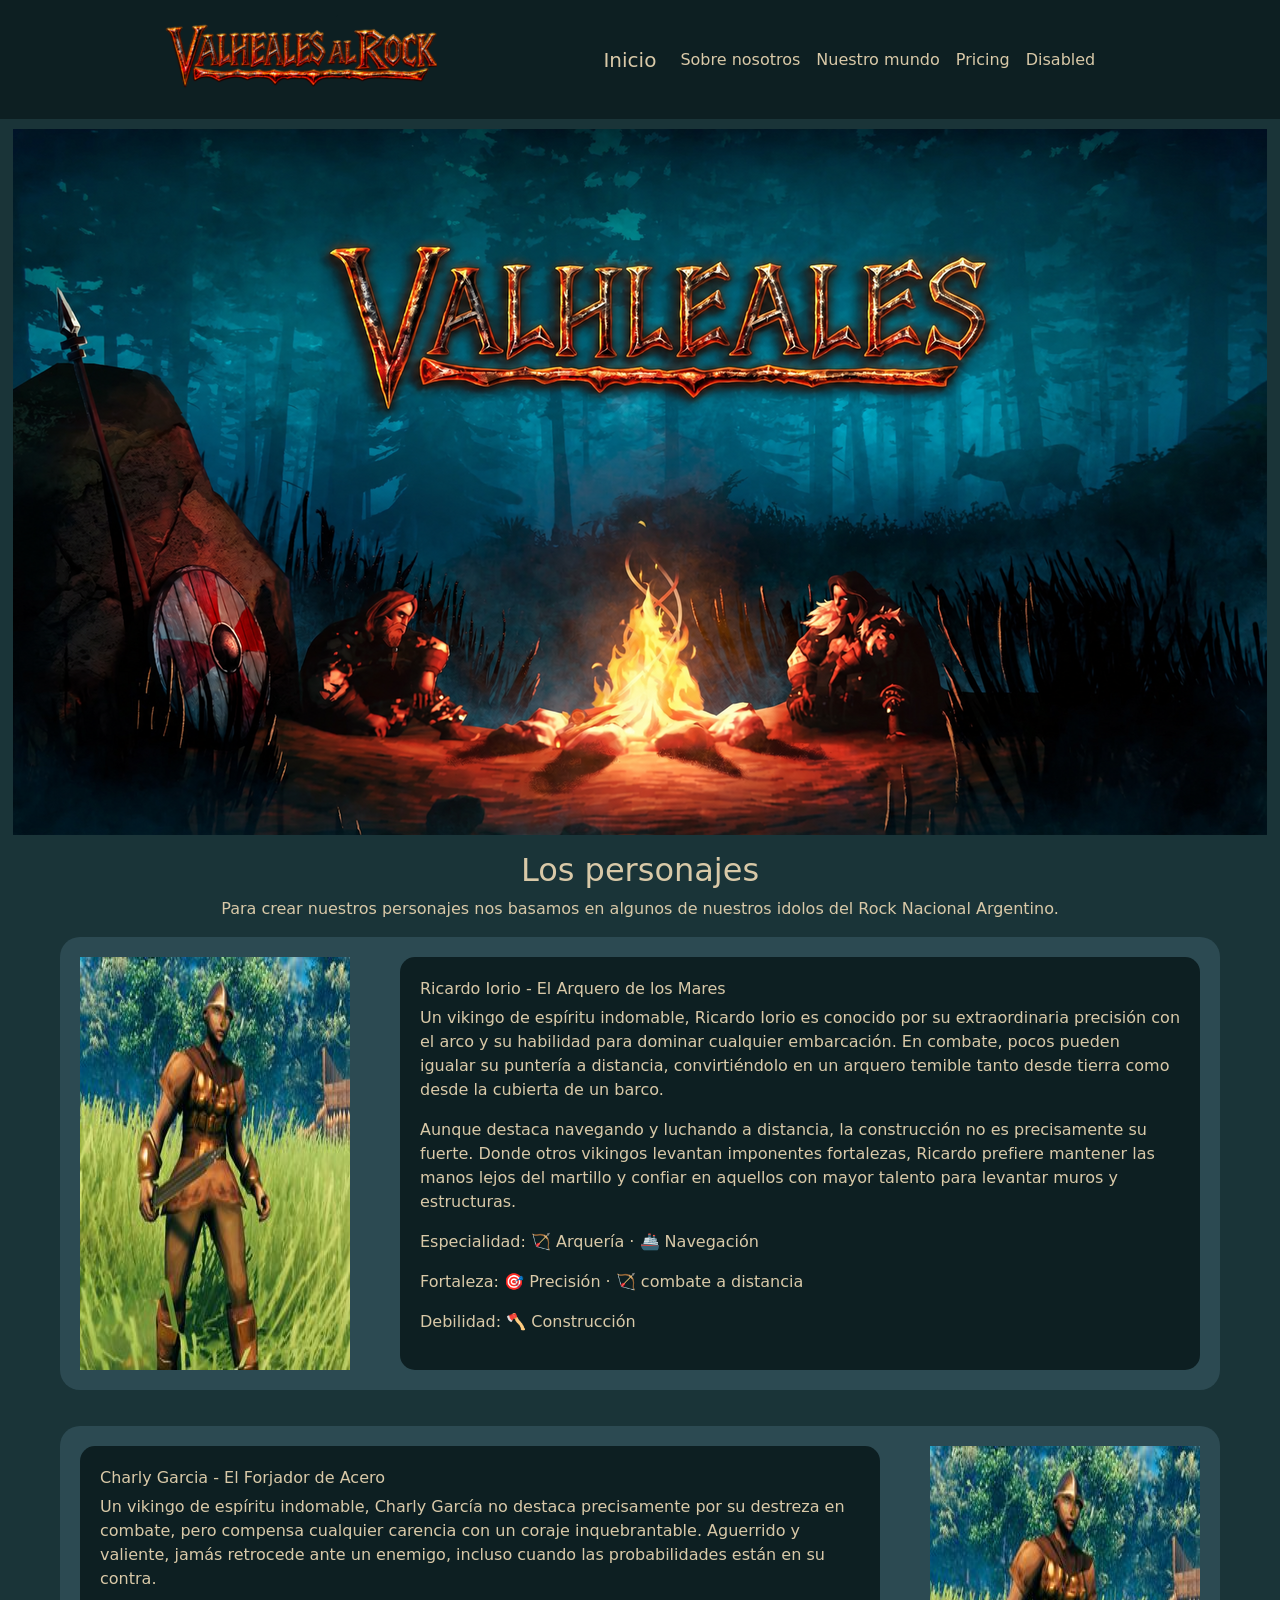
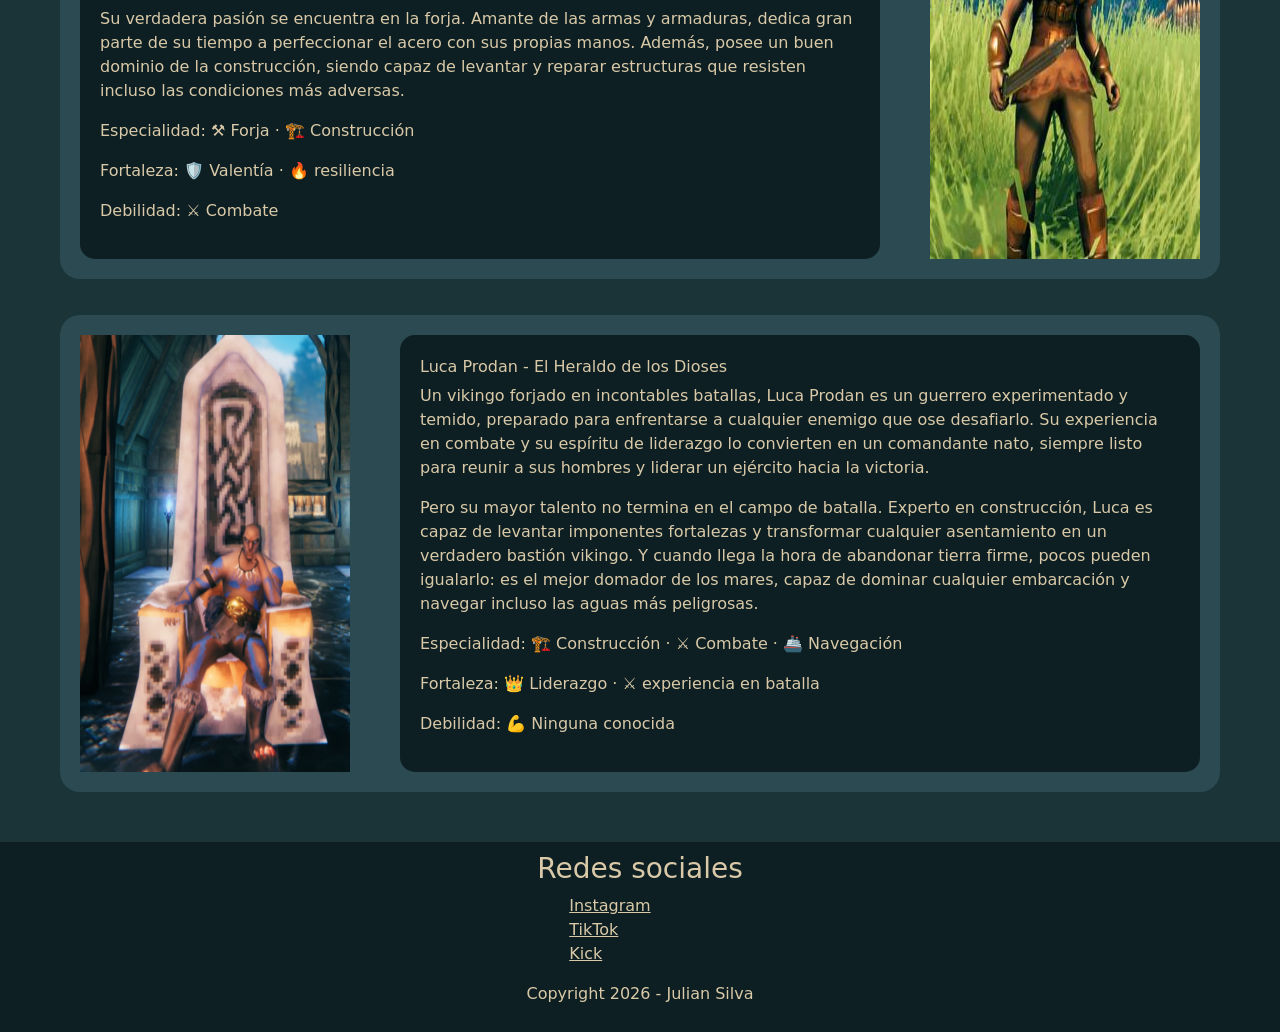
==== index.html @ cde8605b "primer commit, estilos, sass, bootstrap, imagenes" ====
<!DOCTYPE html>
<html lang="es">
<head>
    <meta charset="UTF-8">
    <meta name="viewport" content="width=device-width, initial-scale=1.0">
    <link href="https://cdn.jsdelivr.net/npm/bootstrap@5.3.8/dist/css/bootstrap.min.css" rel="stylesheet" integrity="sha384-sRIl4kxILFvY47J16cr9ZwB07vP4J8+LH7qKQnuqkuIAvNWLzeN8tE5YBujZqJLB" crossorigin="anonymous">
    <link rel="stylesheet" href="style/styles.css">
    <title>Valhleales</title>
</head>
<body>
    
    <header>
        <div class="encabezado">
            <h1><img src="image/valhleales-al-rock.png" alt="titulo de la pagina valhleales"></h1>

            <nav class="navbar navbar-expand-lg">
                <div class="container-fluid">
                    <a class="navbar-brand color-nav" href="#">Inicio</a>
                    <button class="navbar-toggler" type="button" data-bs-toggle="collapse" data-bs-target="#navbarNavAltMarkup"
                        aria-controls="navbarNavAltMarkup" aria-expanded="false" aria-label="Toggle navigation">
                        <span class="navbar-toggler-icon"></span>
                    </button>
                    <div class="collapse navbar-collapse" id="navbarNavAltMarkup">
                        <div class="navbar-nav">
                            <a class="nav-link color-nav" href="pages/sobre-nosotros.html">Sobre nosotros</a>
                            <a class="nav-link color-nav" href="pages/nuestro-mundo.html">Nuestro mundo</a>
                            <a class="nav-link color-nav" href="#">Pricing</a>
                            <a class="nav-link color-nav" href="#">Disabled</a>
                        </div>
                    </div>
                </div>
            </nav>
        </div>
    </header>

    <main>
        <section>
            <figure>
                <img src="image/Valhleales.png" alt="valhleales" class="ajustar-img">
            </figure>
        </section>

        <section>
            <div class="intro">
                <h2>Los personajes</h2>
    
                <p>Para crear nuestros personajes nos basamos en algunos de nuestros idolos del Rock Nacional Argentino.</p>
            </div>

            <div class="caja">
                <figure class="box">
                    <img src="image/pj-valheim.jpg" alt="pj valheim">
                    <div class="cajita">
                        <figcaption>Ricardo Iorio - El Arquero de los Mares</figcaption>
                        <p>Un vikingo de espíritu indomable, Ricardo Iorio es conocido por su extraordinaria precisión con el arco y su habilidad para dominar cualquier embarcación. En combate, pocos pueden igualar su puntería a distancia, convirtiéndolo en un arquero temible tanto desde tierra como desde la cubierta de un barco.</p>
                        <p>Aunque destaca navegando y luchando a distancia, la construcción no es precisamente su fuerte. Donde otros vikingos levantan imponentes fortalezas, Ricardo prefiere mantener las manos lejos del martillo y confiar en aquellos con mayor talento para levantar muros y estructuras.</p>
                        <p>Especialidad: 🏹 Arquería · 🚢 Navegación</p>
                        <p>Fortaleza: 🎯 Precisión · 🏹 combate a distancia</p>
                        <p>Debilidad: 🪓 Construcción</p>
                    </div>
                </figure>

                <figure class="box" id="boxinverso">
                    <img src="image/pj-valheim.jpg" alt="pj valheim2">
                    <div class="cajita">
                        <figcaption>Charly Garcia - El Forjador de Acero</figcaption>
                        <p>Un vikingo de espíritu indomable, Charly García no destaca precisamente por su destreza en combate, pero compensa cualquier carencia con un coraje inquebrantable. Aguerrido y valiente, jamás retrocede ante un enemigo, incluso cuando las probabilidades están en su contra.</p>
                        <p>Su verdadera pasión se encuentra en la forja. Amante de las armas y armaduras, dedica gran parte de su tiempo a perfeccionar el acero con sus propias manos. Además, posee un buen dominio de la construcción, siendo capaz de levantar y reparar estructuras que resisten incluso las condiciones más adversas.</p>
                        <p>Especialidad: ⚒️ Forja · 🏗️ Construcción</p>
                        <p>Fortaleza: 🛡️ Valentía · 🔥 resiliencia</p>
                        <p>Debilidad: ⚔️ Combate</p>
                    </div>
                </figure>

                <figure class="box">
                    <img src="image/luca-prodan.png" alt="pj valheim3">
                    <div class="cajita">
                        <figcaption>Luca Prodan - El Heraldo de los Dioses</figcaption>
                        <p>Un vikingo forjado en incontables batallas, Luca Prodan es un guerrero experimentado y temido, preparado para enfrentarse a cualquier enemigo que ose desafiarlo. Su experiencia en combate y su espíritu de liderazgo lo convierten en un comandante nato, siempre listo para reunir a sus hombres y liderar un ejército hacia la victoria.</p>
                        <p>Pero su mayor talento no termina en el campo de batalla. Experto en construcción, Luca es capaz de levantar imponentes fortalezas y transformar cualquier asentamiento en un verdadero bastión vikingo. Y cuando llega la hora de abandonar tierra firme, pocos pueden igualarlo: es el mejor domador de los mares, capaz de dominar cualquier embarcación y navegar incluso las aguas más peligrosas.</p>
                        <p>Especialidad: 🏗️ Construcción · ⚔️ Combate · 🚢 Navegación</p>
                        <p>Fortaleza: 👑 Liderazgo · ⚔️ experiencia en batalla</p>
                        <p>Debilidad: 💪 Ninguna conocida</p>
                    </div>
                </figure>
            </div>
        </section>

        <section>
            <div class="caja mt-4">
                
            </div>
        </section>
    </main>

    <footer>
        <div class="pie">
            <div>
                <h3>Redes sociales</h3>
                <ul class="lista">
                    <li>
                        <a href="https://www.instagram.com" target="_blank">Instagram</a>
                    </li>
                    <li>
                        <a href="https://www.tiktok.com" target="_blank">TikTok</a>
                    </li>
                    <li>
                        <a href="https://kick.com/eltorovikingo" target="_blank">Kick</a>
                    </li>
                </ul>
            </div>

            <div>
                <p>Copyright 2026 - Julian Silva</p>
            </div>
        </div>
    </footer>

    <script src="https://cdn.jsdelivr.net/npm/bootstrap@5.3.8/dist/js/bootstrap.bundle.min.js" integrity="sha384-FKyoEForCGlyvwx9Hj09JcYn3nv7wiPVlz7YYwJrWVcXK/BmnVDxM+D2scQbITxI" crossorigin="anonymous"></script>

</body>
</html>
---- style/styles.css ----
.encabezado {
  display: flex;
  justify-content: space-evenly;
  align-items: center;
  padding: 10px;
  margin-bottom: 10px;
  background-color: #0D1F22;
}

.color-nav {
  color: #D9C9A8;
}

.navbar-toggler-icon {
  background-image: url("data:image/svg+xml,%3csvg xmlns='http://www.w3.org/2000/svg' viewBox='0 0 30 30'%3e%3cpath stroke='%23d9c9a8' stroke-linecap='round' stroke-miterlimit='10' stroke-width='2' d='M4 7h22M4 15h22M4 23h22'/%3e%3c/svg%3e");
}

@media (min-width: 1024px) {
  .color-nav:hover {
    color: #c9a227;
  }
}
.ajustar-img {
  display: block;
  margin: 0 auto;
  max-width: 100%;
  height: auto;
}

.intro {
  display: flex;
  flex-direction: column;
  align-items: center;
  text-align: center;
}

.caja {
  display: flex;
  flex-direction: column;
  align-items: center;
  gap: 20px;
  margin: 10px;
}

.box {
  display: flex;
  flex-direction: column;
  padding: 20px;
  border-radius: 20px;
  background-color: #2C4A52;
}

.box figcaption {
  margin-bottom: 5px;
}

.cajita {
  background-color: #0D1F22;
  padding: 20px;
}

.carrusel {
  padding: 20px;
  margin: 0 auto;
  display: block;
  max-width: 1280px;
  border-radius: 20px;
  background-color: #2C4A52;
}

@media (min-width: 1024px) {
  .caja {
    margin: 0;
  }
  .box {
    display: flex;
    flex-direction: row;
    gap: 50px;
  }
  .cajita {
    width: 800px;
    border-radius: 15px;
  }
  #boxinverso img {
    order: 2;
  }
  #boxinverso figcaption {
    order: 1;
  }
}
.cartas {
  display: flex;
  flex-direction: column;
  gap: 20px;
}

.carta {
  background-color: #0D1F22;
  padding: 5px;
}

@media (min-width: 1024px) {
  .cartas {
    display: flex;
    flex-direction: row;
    gap: 60px;
  }
}
* {
  padding: 0;
  margin: 0;
  box-sizing: border-box;
}

body {
  background-color: #1A3438;
}

h1, h2, h3, a, p, figcaption {
  color: #D9C9A8;
}

.pie {
  display: flex;
  flex-direction: column;
  align-items: center;
  padding: 10px;
  margin-top: 10px;
  background-color: #0D1F22;
}

.lista {
  list-style: none;
}

/*# sourceMappingURL=styles.css.map */
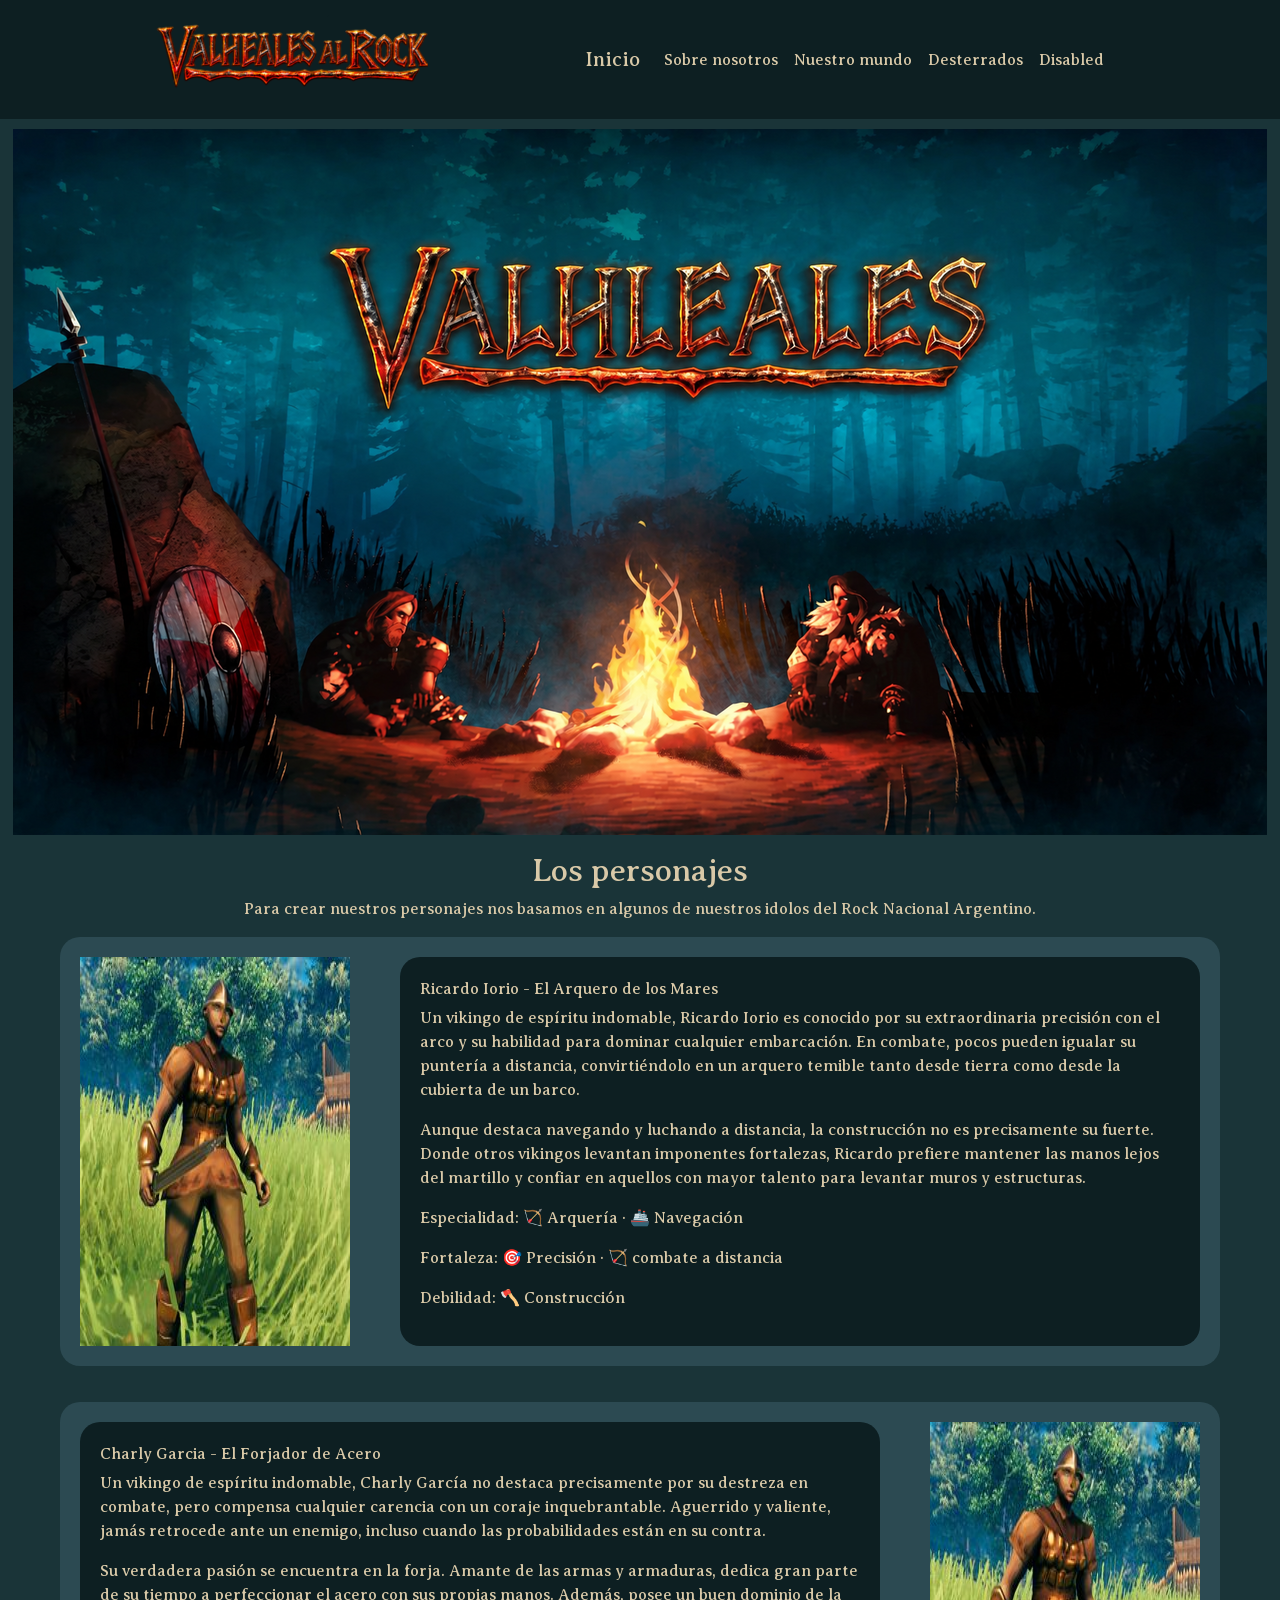
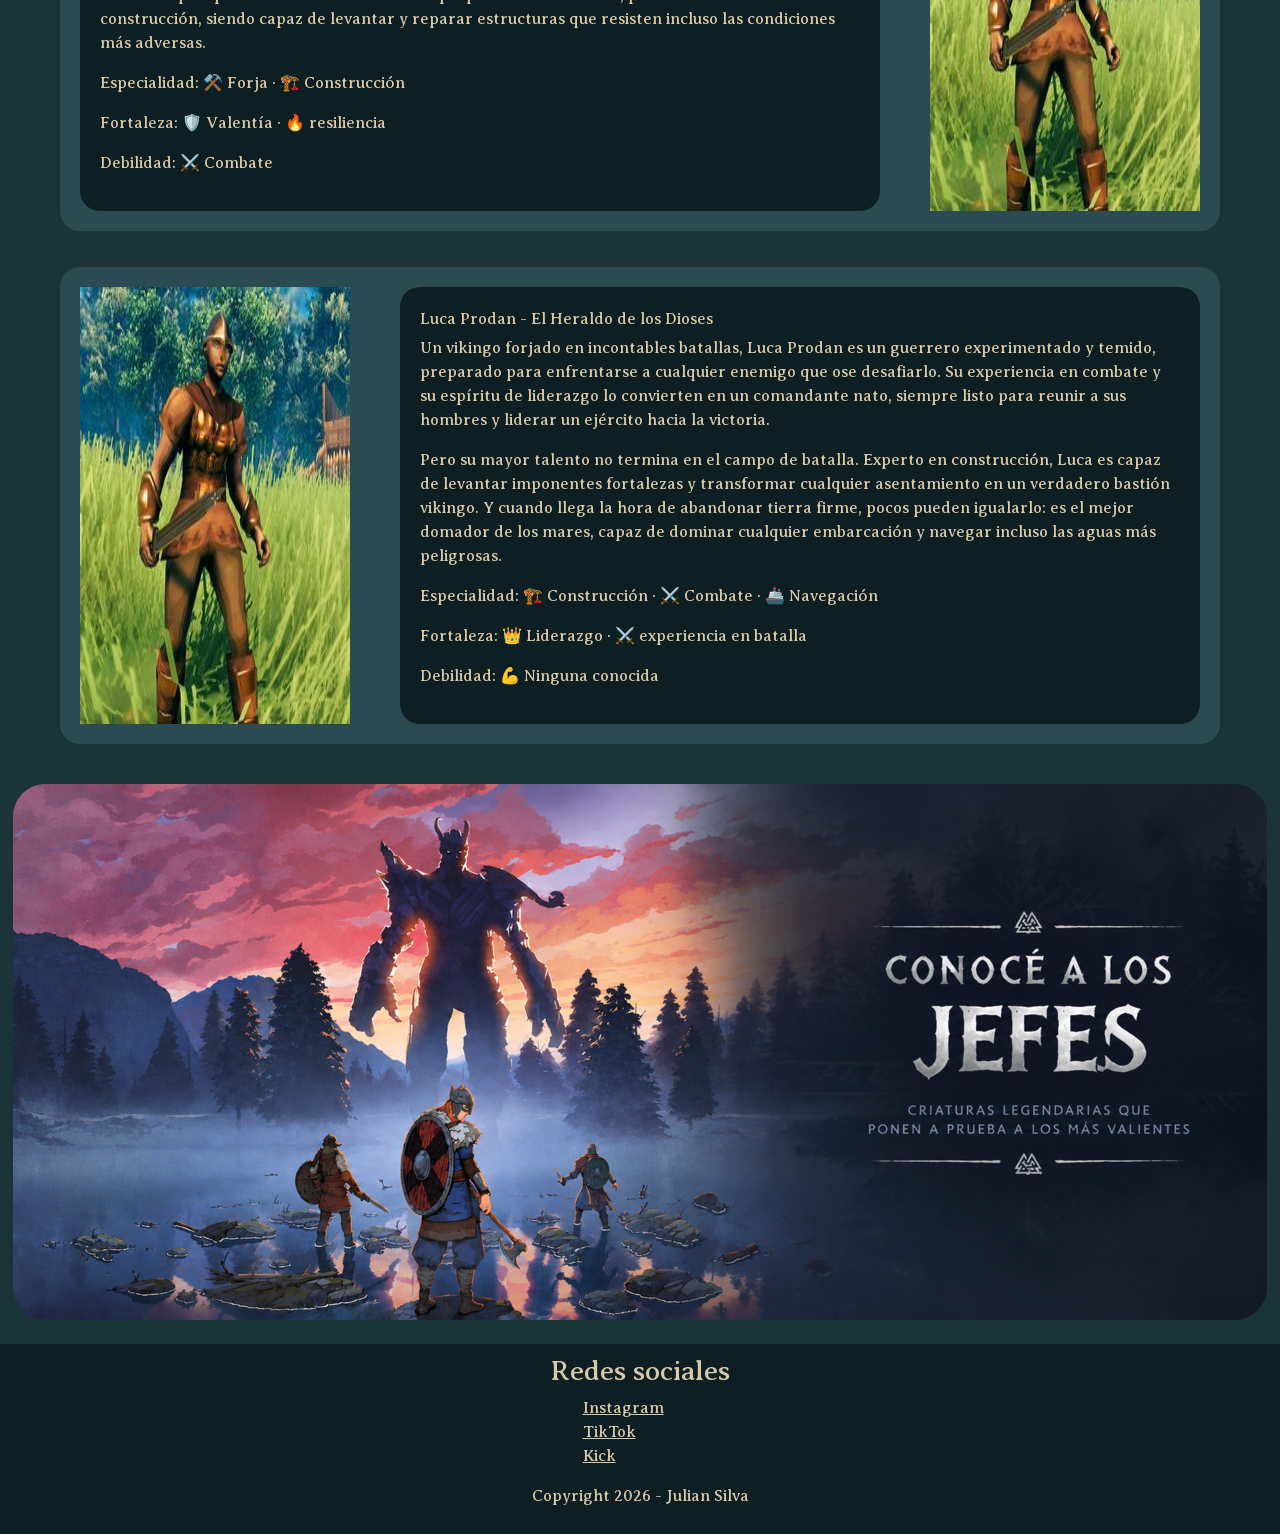
==== commit c6559b4f: "agrego pagina desterrados y tipografias" ====
--- a/index.html
+++ b/index.html
@@ -3,13 +3,16 @@
 <head>
     <meta charset="UTF-8">
     <meta name="viewport" content="width=device-width, initial-scale=1.0">
+    <link rel="preconnect" href="https://fonts.googleapis.com">
+    <link rel="preconnect" href="https://fonts.gstatic.com" crossorigin>
+    <link href="https://fonts.googleapis.com/css2?family=Averia+Serif+Libre:wght@400;700&display=swap" rel="stylesheet">
     <link href="https://cdn.jsdelivr.net/npm/bootstrap@5.3.8/dist/css/bootstrap.min.css" rel="stylesheet" integrity="sha384-sRIl4kxILFvY47J16cr9ZwB07vP4J8+LH7qKQnuqkuIAvNWLzeN8tE5YBujZqJLB" crossorigin="anonymous">
     <link rel="stylesheet" href="style/styles.css">
     <title>Valhleales</title>
 </head>
 <body>
     
-    <header>
+    <header class="cabeza">
         <div class="encabezado">
             <h1><img src="image/valhleales-al-rock.png" alt="titulo de la pagina valhleales"></h1>
 
@@ -24,7 +27,7 @@
                         <div class="navbar-nav">
                             <a class="nav-link color-nav" href="pages/sobre-nosotros.html">Sobre nosotros</a>
                             <a class="nav-link color-nav" href="pages/nuestro-mundo.html">Nuestro mundo</a>
-                            <a class="nav-link color-nav" href="#">Pricing</a>
+                            <a class="nav-link color-nav" href="pages/desterrados.html">Desterrados</a>
                             <a class="nav-link color-nav" href="#">Disabled</a>
                         </div>
                     </div>
@@ -52,8 +55,12 @@
                     <img src="image/pj-valheim.jpg" alt="pj valheim">
                     <div class="cajita">
                         <figcaption>Ricardo Iorio - El Arquero de los Mares</figcaption>
-                        <p>Un vikingo de espíritu indomable, Ricardo Iorio es conocido por su extraordinaria precisión con el arco y su habilidad para dominar cualquier embarcación. En combate, pocos pueden igualar su puntería a distancia, convirtiéndolo en un arquero temible tanto desde tierra como desde la cubierta de un barco.</p>
-                        <p>Aunque destaca navegando y luchando a distancia, la construcción no es precisamente su fuerte. Donde otros vikingos levantan imponentes fortalezas, Ricardo prefiere mantener las manos lejos del martillo y confiar en aquellos con mayor talento para levantar muros y estructuras.</p>
+                        <p>Un vikingo de espíritu indomable, Ricardo Iorio es conocido por su extraordinaria precisión con el arco y su 
+                            habilidad para dominar cualquier embarcación. En combate, pocos pueden igualar su puntería a distancia, 
+                            convirtiéndolo en un arquero temible tanto desde tierra como desde la cubierta de un barco.</p>
+                        <p>Aunque destaca navegando y luchando a distancia, la construcción no es precisamente su fuerte. Donde otros 
+                            vikingos levantan imponentes fortalezas, Ricardo prefiere mantener las manos lejos del martillo y confiar en aquellos 
+                            con mayor talento para levantar muros y estructuras.</p>
                         <p>Especialidad: 🏹 Arquería · 🚢 Navegación</p>
                         <p>Fortaleza: 🎯 Precisión · 🏹 combate a distancia</p>
                         <p>Debilidad: 🪓 Construcción</p>
@@ -64,8 +71,12 @@
                     <img src="image/pj-valheim.jpg" alt="pj valheim2">
                     <div class="cajita">
                         <figcaption>Charly Garcia - El Forjador de Acero</figcaption>
-                        <p>Un vikingo de espíritu indomable, Charly García no destaca precisamente por su destreza en combate, pero compensa cualquier carencia con un coraje inquebrantable. Aguerrido y valiente, jamás retrocede ante un enemigo, incluso cuando las probabilidades están en su contra.</p>
-                        <p>Su verdadera pasión se encuentra en la forja. Amante de las armas y armaduras, dedica gran parte de su tiempo a perfeccionar el acero con sus propias manos. Además, posee un buen dominio de la construcción, siendo capaz de levantar y reparar estructuras que resisten incluso las condiciones más adversas.</p>
+                        <p>Un vikingo de espíritu indomable, Charly García no destaca precisamente por su destreza en combate, 
+                            pero compensa cualquier carencia con un coraje inquebrantable. Aguerrido y valiente, jamás retrocede ante un enemigo, 
+                            incluso cuando las probabilidades están en su contra.</p>
+                        <p>Su verdadera pasión se encuentra en la forja. Amante de las armas y armaduras, dedica gran parte de su tiempo a 
+                            perfeccionar el acero con sus propias manos. Además, posee un buen dominio de la construcción, siendo capaz de 
+                            levantar y reparar estructuras que resisten incluso las condiciones más adversas.</p>
                         <p>Especialidad: ⚒️ Forja · 🏗️ Construcción</p>
                         <p>Fortaleza: 🛡️ Valentía · 🔥 resiliencia</p>
                         <p>Debilidad: ⚔️ Combate</p>
@@ -73,11 +84,17 @@
                 </figure>
 
                 <figure class="box">
-                    <img src="image/luca-prodan.png" alt="pj valheim3">
+                    <img src="image/pj-valheim.jpg" alt="pj valheim3">
                     <div class="cajita">
                         <figcaption>Luca Prodan - El Heraldo de los Dioses</figcaption>
-                        <p>Un vikingo forjado en incontables batallas, Luca Prodan es un guerrero experimentado y temido, preparado para enfrentarse a cualquier enemigo que ose desafiarlo. Su experiencia en combate y su espíritu de liderazgo lo convierten en un comandante nato, siempre listo para reunir a sus hombres y liderar un ejército hacia la victoria.</p>
-                        <p>Pero su mayor talento no termina en el campo de batalla. Experto en construcción, Luca es capaz de levantar imponentes fortalezas y transformar cualquier asentamiento en un verdadero bastión vikingo. Y cuando llega la hora de abandonar tierra firme, pocos pueden igualarlo: es el mejor domador de los mares, capaz de dominar cualquier embarcación y navegar incluso las aguas más peligrosas.</p>
+                        <p>Un vikingo forjado en incontables batallas, Luca Prodan es un guerrero experimentado y temido, 
+                            preparado para enfrentarse a cualquier enemigo que ose desafiarlo. Su experiencia en combate y su 
+                            espíritu de liderazgo lo convierten en un comandante nato, siempre listo para reunir a sus hombres y 
+                            liderar un ejército hacia la victoria.</p>
+                        <p>Pero su mayor talento no termina en el campo de batalla. Experto en construcción, Luca es capaz de levantar 
+                            imponentes fortalezas y transformar cualquier asentamiento en un verdadero bastión vikingo. Y cuando llega 
+                            la hora de abandonar tierra firme, pocos pueden igualarlo: es el mejor domador de los mares, capaz de dominar 
+                            cualquier embarcación y navegar incluso las aguas más peligrosas.</p>
                         <p>Especialidad: 🏗️ Construcción · ⚔️ Combate · 🚢 Navegación</p>
                         <p>Fortaleza: 👑 Liderazgo · ⚔️ experiencia en batalla</p>
                         <p>Debilidad: 💪 Ninguna conocida</p>
@@ -87,8 +104,10 @@
         </section>
 
         <section>
-            <div class="caja mt-4">
-                
+            <div class="caja mt-4 mb-4">
+                <a href="pages/desterrados.html" class="borde">
+                    <img src="image/jefes.png" alt="enlace a los jefes derrotados" class="ajustar-img">
+                </a>
             </div>
         </section>
     </main>
--- a/style/styles.css
+++ b/style/styles.css
@@ -1,3 +1,9 @@
+.cabeza {
+  position: sticky;
+  top: 0;
+  z-index: 100;
+}
+
 .encabezado {
   display: flex;
   justify-content: space-evenly;
@@ -34,11 +40,14 @@
   text-align: center;
 }
 
-.caja {
+.flex, .cont-jefes, .caja {
   display: flex;
   flex-direction: column;
   align-items: center;
   gap: 20px;
+}
+
+.caja {
   margin: 10px;
 }
 
@@ -68,6 +77,26 @@
   background-color: #2C4A52;
 }
 
+.borde {
+  border-radius: 20px;
+}
+
+.cont-jefes {
+  margin: 100px;
+}
+
+.comidas {
+  padding: 20px;
+  border-radius: 20px;
+  background-color: #0D1F22;
+}
+
+.foto {
+  display: flex;
+  align-items: center;
+  gap: 20px;
+}
+
 @media (min-width: 1024px) {
   .caja {
     margin: 0;
@@ -79,7 +108,24 @@
   }
   .cajita {
     width: 800px;
-    border-radius: 15px;
+    border-radius: 20px;
+  }
+  #cajitaizq {
+    margin-right: 500px;
+  }
+  #cajitader {
+    margin-left: 500px;
+  }
+  .jefe {
+    display: flex;
+    gap: 20px;
+  }
+  .comidas {
+    display: flex;
+    gap: 200px;
+    padding: 20px;
+    border-radius: 20px;
+    background-color: #0D1F22;
   }
   #boxinverso img {
     order: 2;
@@ -116,8 +162,12 @@
   background-color: #1A3438;
 }
 
-h1, h2, h3, a, p, figcaption {
+h1, h2, h3, h4, a, p, figcaption {
   color: #D9C9A8;
+}
+
+body {
+  font-family: "Averia Serif Libre", serif;
 }
 
 .pie {
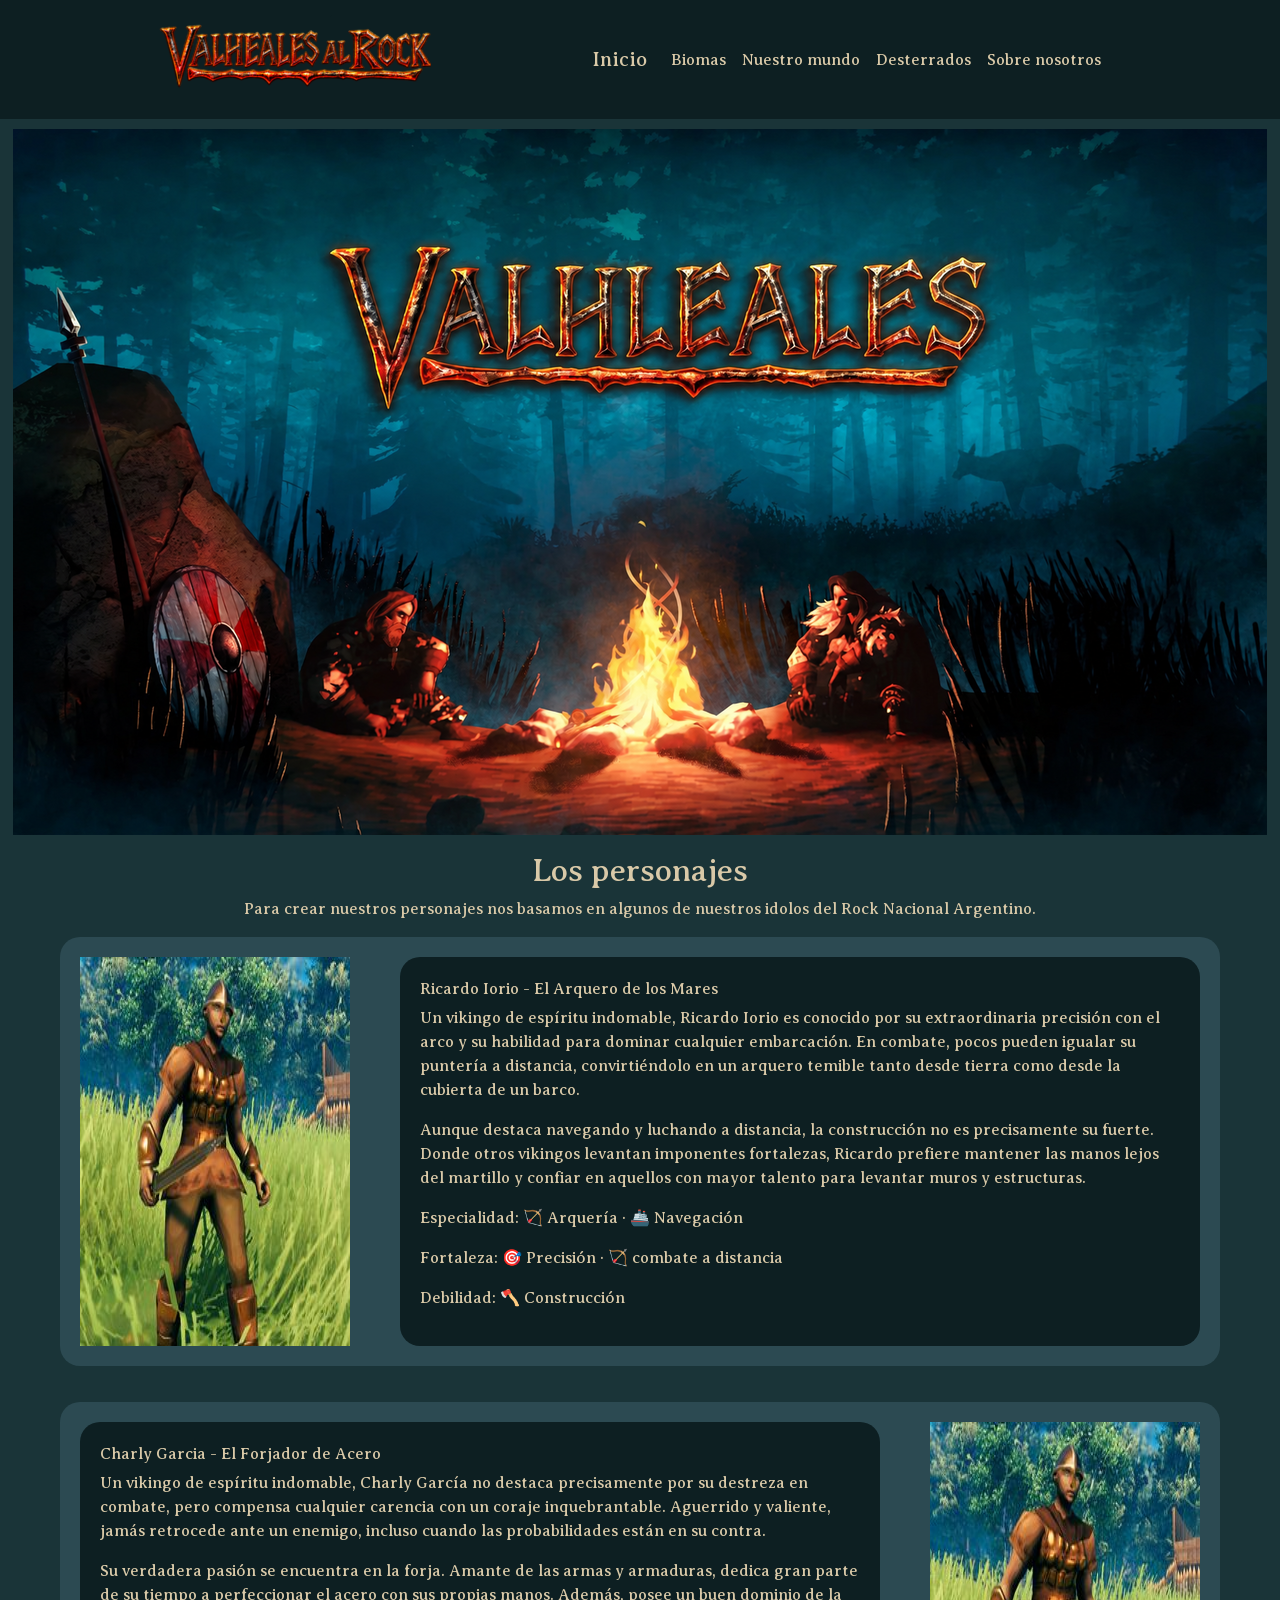
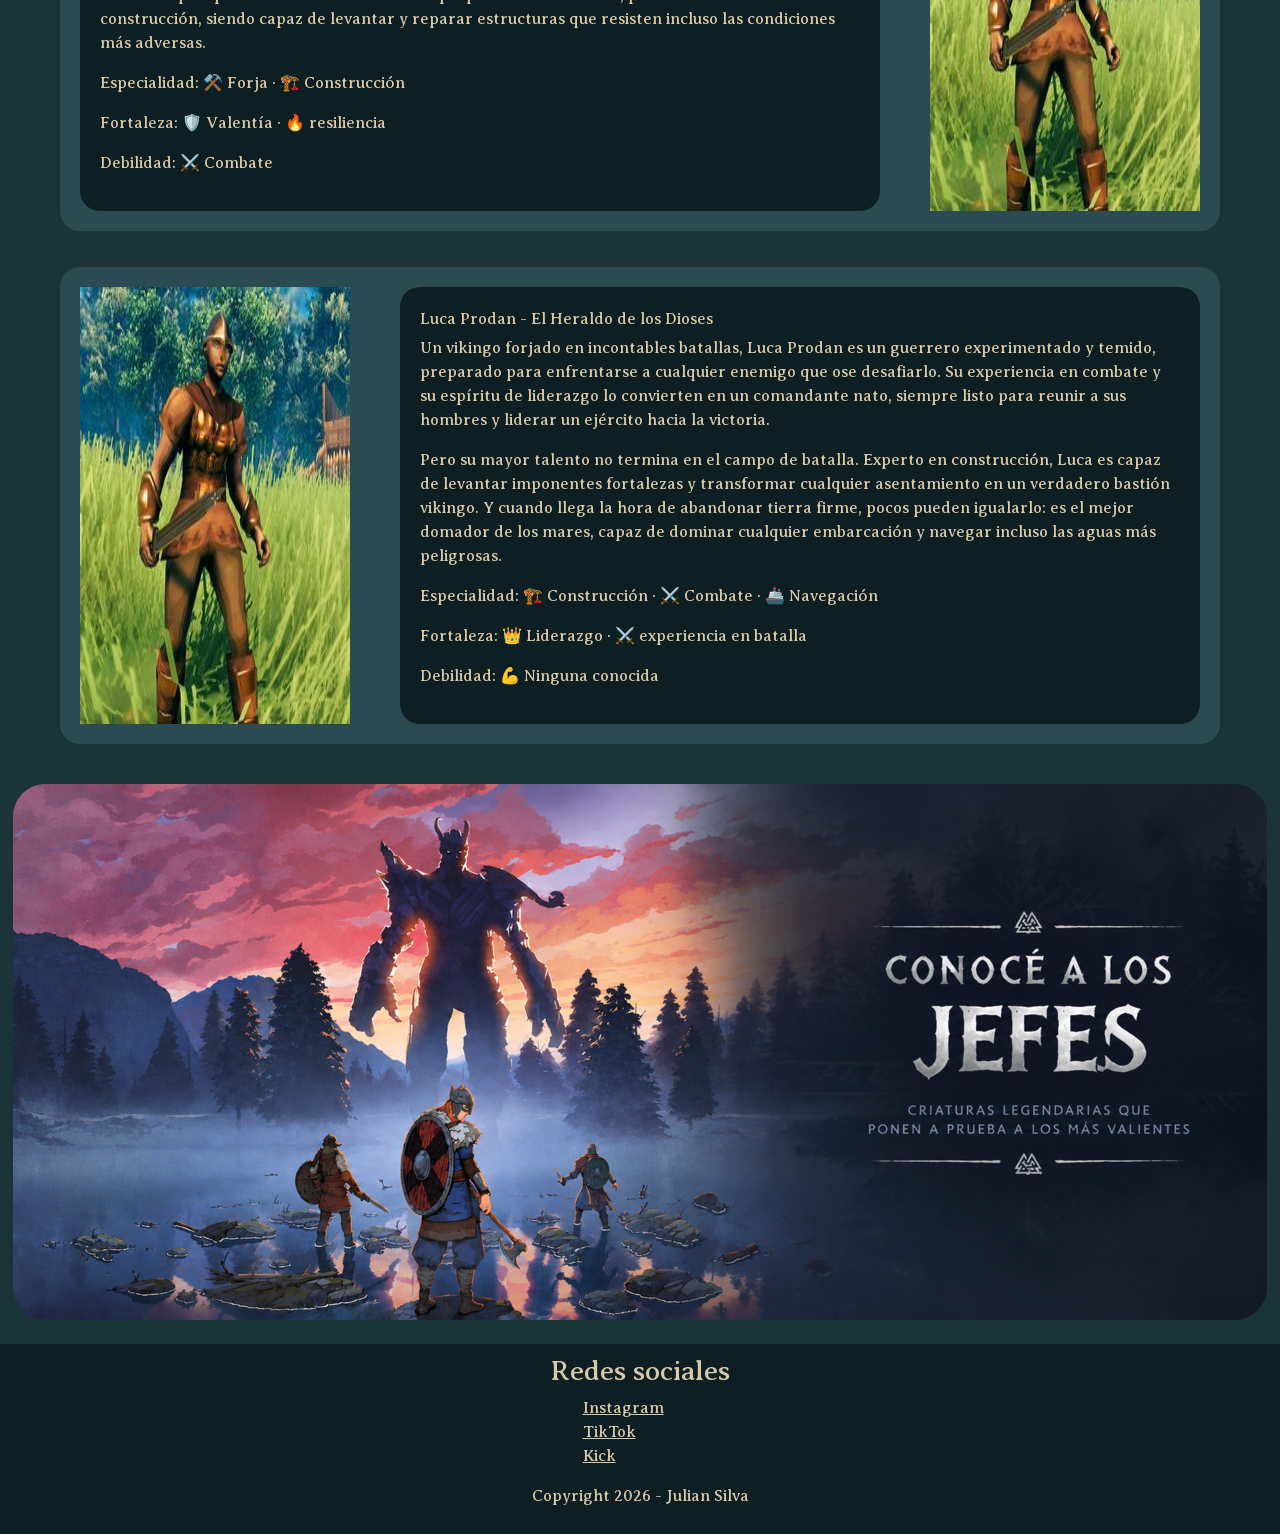
==== commit 8b9e3eb0: "agrego pagina biomas, un desterrado, imagenes y correcciones" ====
--- a/index.html
+++ b/index.html
@@ -25,10 +25,10 @@
                     </button>
                     <div class="collapse navbar-collapse" id="navbarNavAltMarkup">
                         <div class="navbar-nav">
-                            <a class="nav-link color-nav" href="pages/sobre-nosotros.html">Sobre nosotros</a>
+                            <a class="nav-link color-nav" href="pages/biomas.html">Biomas</a>
                             <a class="nav-link color-nav" href="pages/nuestro-mundo.html">Nuestro mundo</a>
                             <a class="nav-link color-nav" href="pages/desterrados.html">Desterrados</a>
-                            <a class="nav-link color-nav" href="#">Disabled</a>
+                            <a class="nav-link color-nav" href="pages/sobre-nosotros.html">Sobre nosotros</a>
                         </div>
                     </div>
                 </div>
--- a/style/styles.css
+++ b/style/styles.css
@@ -40,7 +40,7 @@
   text-align: center;
 }
 
-.flex, .cont-jefes, .caja {
+.flex, .cont, .bloque, .caja {
   display: flex;
   flex-direction: column;
   align-items: center;
@@ -56,6 +56,11 @@
   flex-direction: column;
   padding: 20px;
   border-radius: 20px;
+  background-color: #2C4A52;
+}
+
+.bloque {
+  padding: 20px;
   background-color: #2C4A52;
 }
 
@@ -77,11 +82,11 @@
   background-color: #2C4A52;
 }
 
-.borde {
+.borde, .bloque {
   border-radius: 20px;
 }
 
-.cont-jefes {
+.cont {
   margin: 100px;
 }
 
@@ -110,13 +115,13 @@
     width: 800px;
     border-radius: 20px;
   }
-  #cajitaizq {
+  .cajitaizq {
     margin-right: 500px;
   }
-  #cajitader {
+  .cajitader {
     margin-left: 500px;
   }
-  .jefe {
+  .fila {
     display: flex;
     gap: 20px;
   }
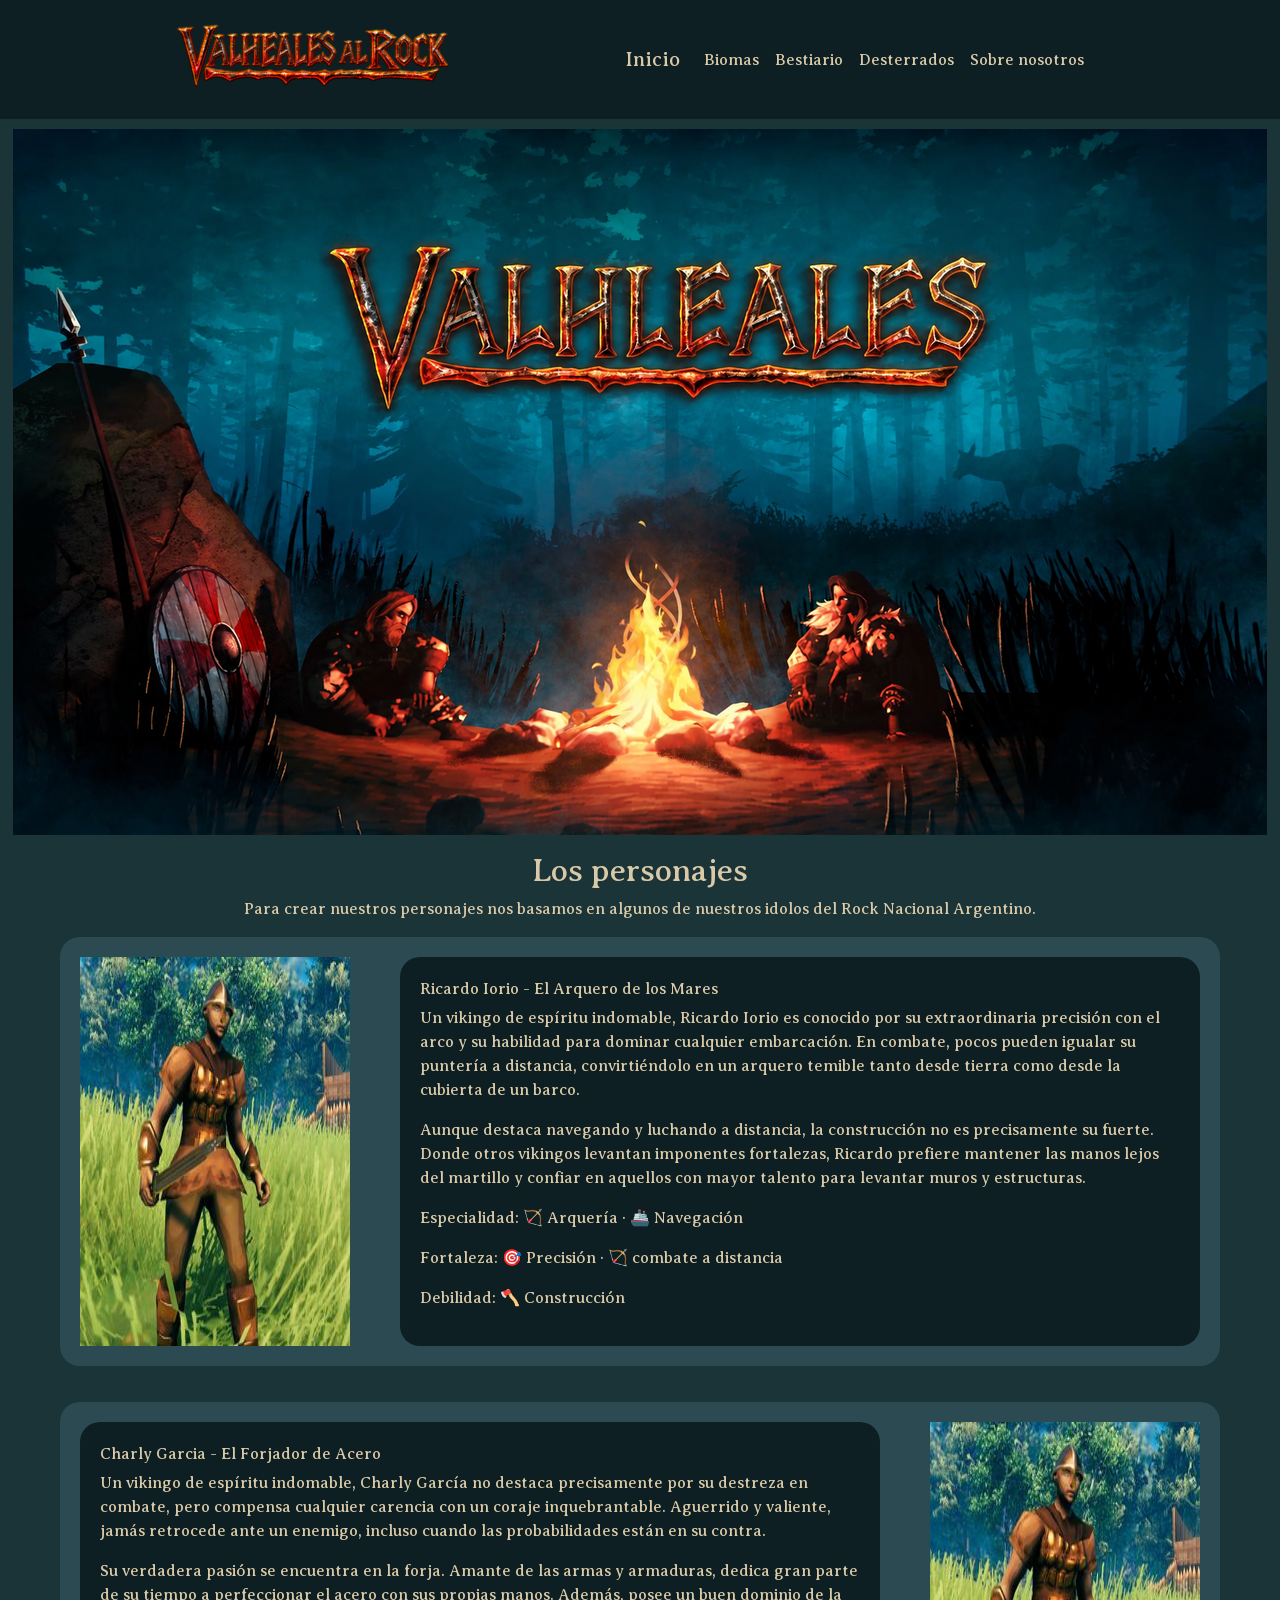
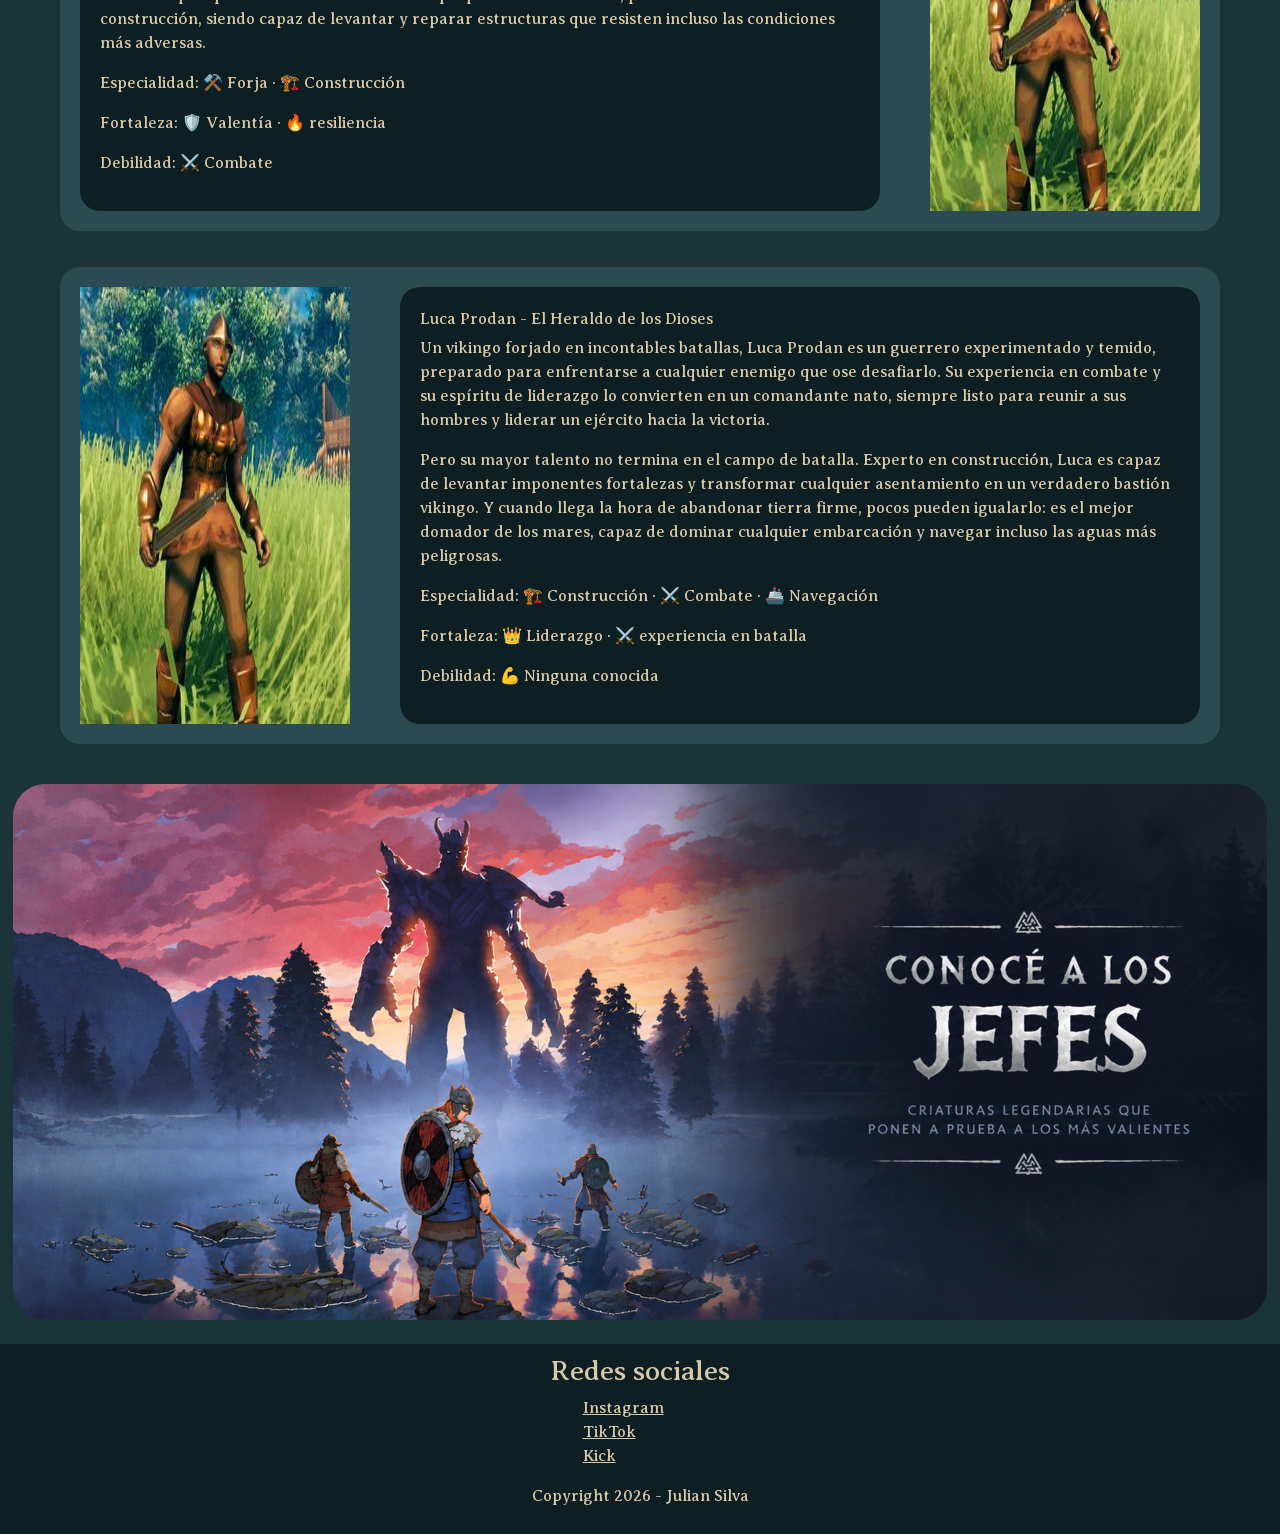
==== commit b65d6317: "ordeno imagenes, fusiono paginas sobre nosotros y nuestro mundo, creo pagina bestiario" ====
--- a/index.html
+++ b/index.html
@@ -26,7 +26,7 @@
                     <div class="collapse navbar-collapse" id="navbarNavAltMarkup">
                         <div class="navbar-nav">
                             <a class="nav-link color-nav" href="pages/biomas.html">Biomas</a>
-                            <a class="nav-link color-nav" href="pages/nuestro-mundo.html">Nuestro mundo</a>
+                            <a class="nav-link color-nav" href="pages/bestiario.html">Bestiario</a>
                             <a class="nav-link color-nav" href="pages/desterrados.html">Desterrados</a>
                             <a class="nav-link color-nav" href="pages/sobre-nosotros.html">Sobre nosotros</a>
                         </div>
--- a/style/styles.css
+++ b/style/styles.css
@@ -33,6 +33,12 @@
   height: auto;
 }
 
+.principal {
+  display: flex;
+  flex-direction: column;
+  gap: 50px;
+}
+
 .intro {
   display: flex;
   flex-direction: column;
@@ -51,11 +57,14 @@
   margin: 10px;
 }
 
+.elem, .box {
+  display: flex;
+  flex-direction: column;
+  padding: 20px;
+  border-radius: 20px;
+}
+
 .box {
-  display: flex;
-  flex-direction: column;
-  padding: 20px;
-  border-radius: 20px;
   background-color: #2C4A52;
 }
 
@@ -106,7 +115,7 @@
   .caja {
     margin: 0;
   }
-  .box {
+  .elem, .box {
     display: flex;
     flex-direction: row;
     gap: 50px;
@@ -123,6 +132,7 @@
   }
   .fila {
     display: flex;
+    align-items: center;
     gap: 20px;
   }
   .comidas {
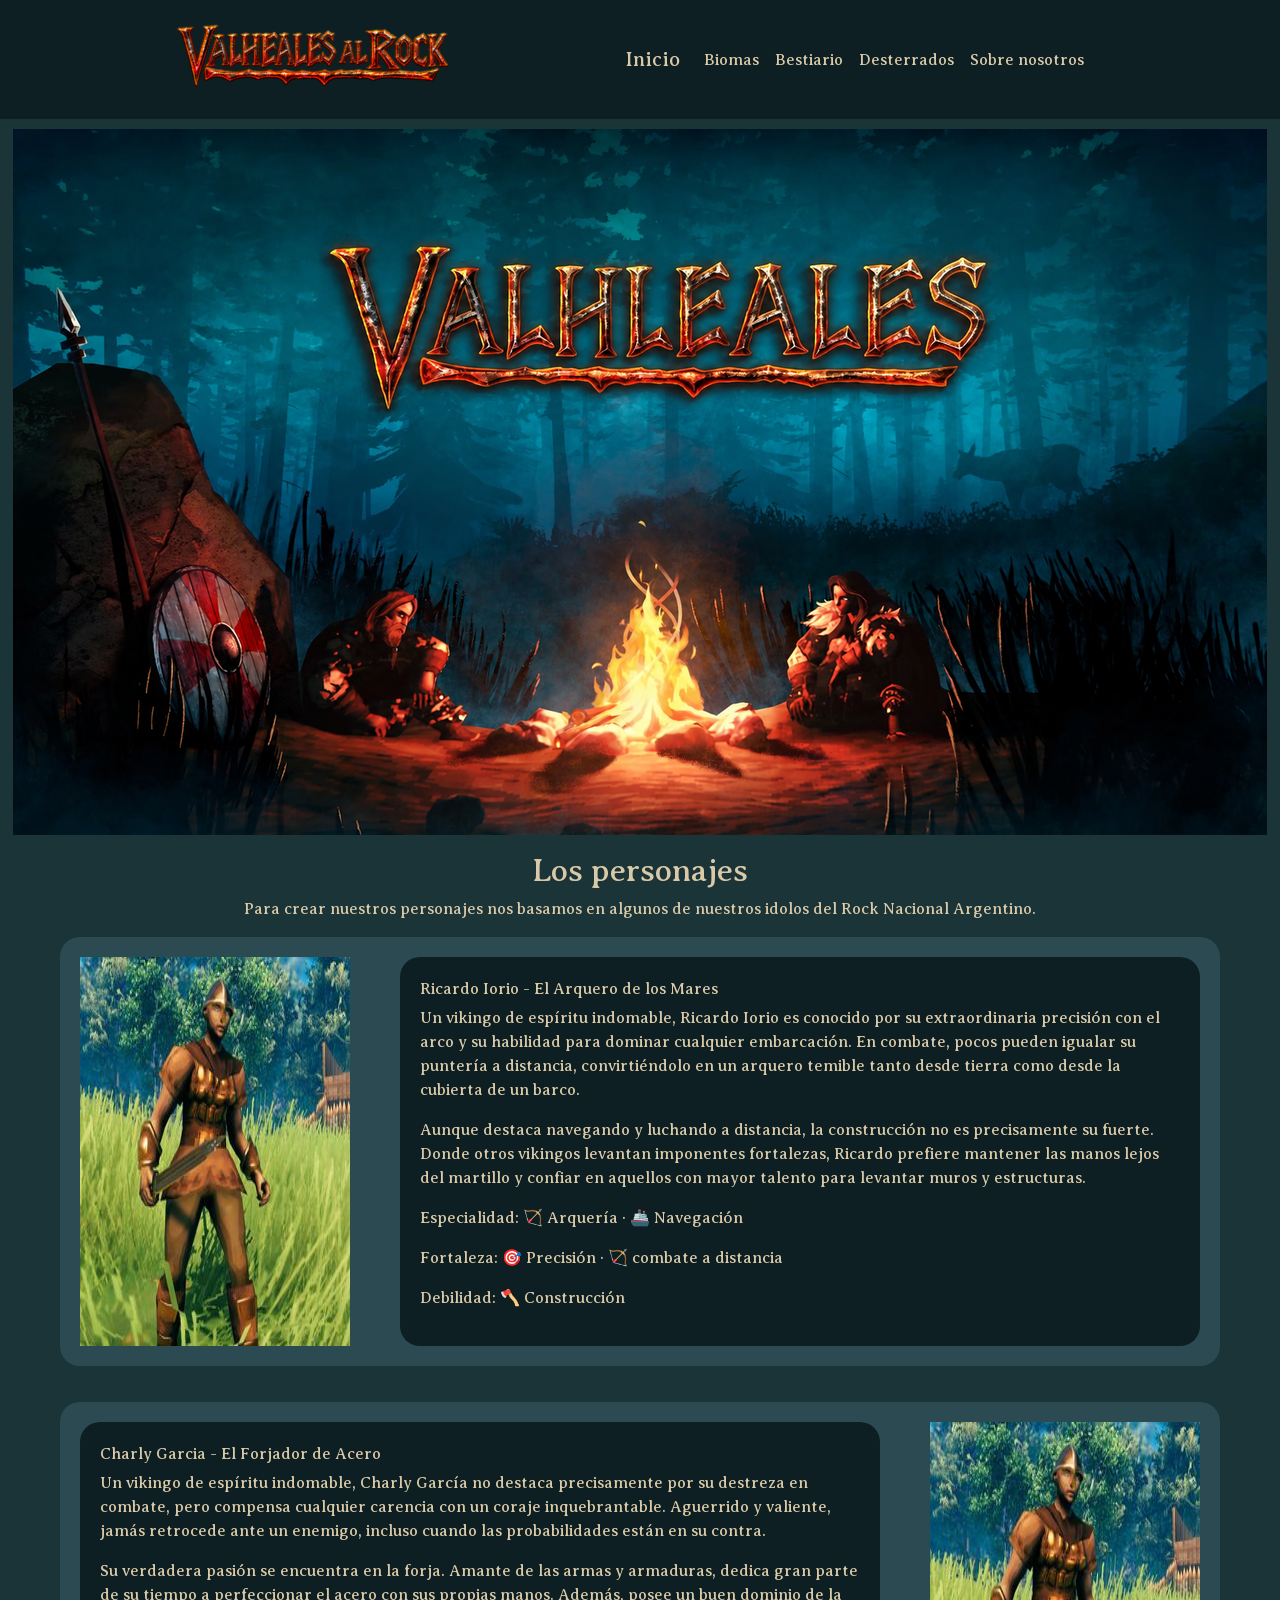
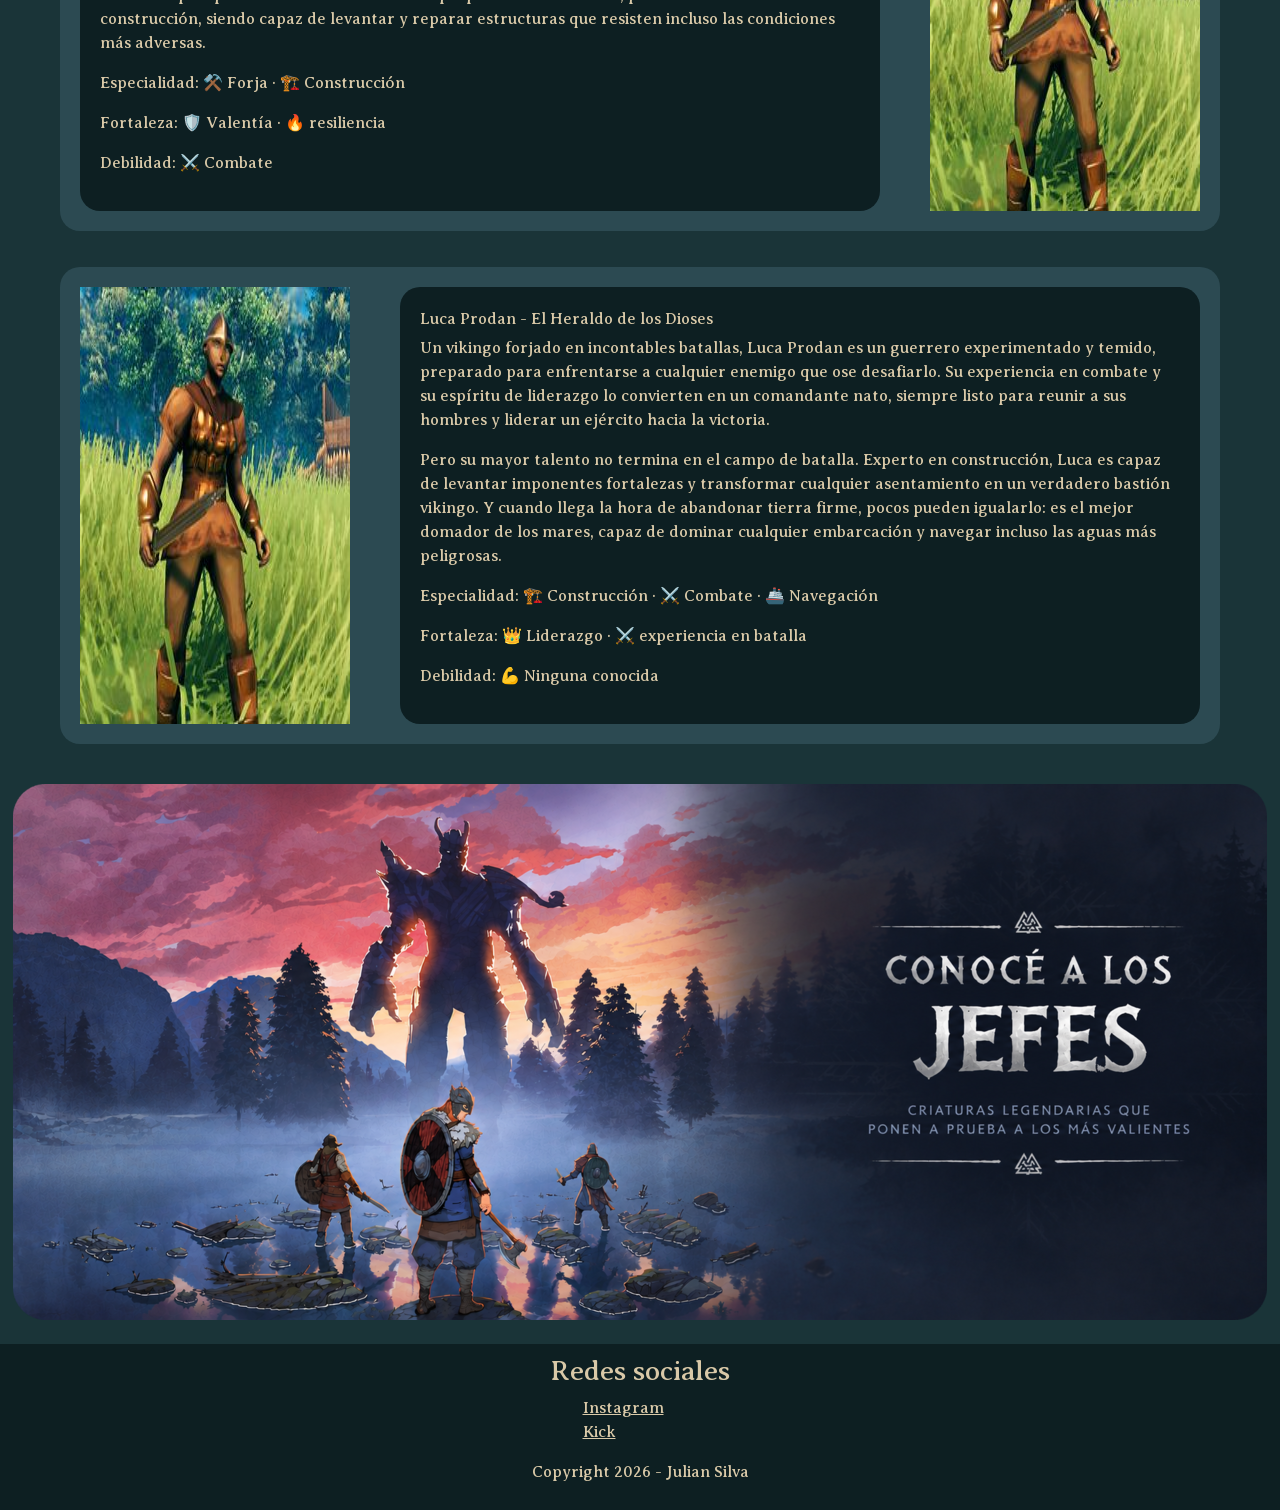
==== commit 09e7b8ea: "agrego script para bestiario, ordeno imagenes, agrego seo, animaciones y hago correciones" ====
--- a/index.html
+++ b/index.html
@@ -3,10 +3,15 @@
 <head>
     <meta charset="UTF-8">
     <meta name="viewport" content="width=device-width, initial-scale=1.0">
+    <meta name="description" content="Sitio web de nuestra partida en el videojuego Valheim: Información sobre enemigos, jefes, fotos y los personajes que conforman nuestro mundo.">
+    <meta name="keywords" content="valheim, videojuegos, supervivencia, survival, juegos">
+    <meta name="robots" content="index, follow">
+
     <link rel="preconnect" href="https://fonts.googleapis.com">
     <link rel="preconnect" href="https://fonts.gstatic.com" crossorigin>
     <link href="https://fonts.googleapis.com/css2?family=Averia+Serif+Libre:wght@400;700&display=swap" rel="stylesheet">
     <link href="https://cdn.jsdelivr.net/npm/bootstrap@5.3.8/dist/css/bootstrap.min.css" rel="stylesheet" integrity="sha384-sRIl4kxILFvY47J16cr9ZwB07vP4J8+LH7qKQnuqkuIAvNWLzeN8tE5YBujZqJLB" crossorigin="anonymous">
+    <link rel="stylesheet" href="https://cdnjs.cloudflare.com/ajax/libs/animate.css/4.1.1/animate.min.css"/>
     <link rel="stylesheet" href="style/styles.css">
     <title>Valhleales</title>
 </head>
@@ -14,7 +19,7 @@
     
     <header class="cabeza">
         <div class="encabezado">
-            <h1><img src="image/valhleales-al-rock.png" alt="titulo de la pagina valhleales"></h1>
+            <h1><img src="image/valhleales-al-rock.png" class="animate__animated animate__tada" alt="titulo de la pagina valhleales"></h1>
 
             <nav class="navbar navbar-expand-lg">
                 <div class="container-fluid">
@@ -39,7 +44,7 @@
     <main>
         <section>
             <figure>
-                <img src="image/Valhleales.png" alt="valhleales" class="ajustar-img">
+                <img src="image/Valhleales.png" alt="valhleales titulo" class="ajustar-img">
             </figure>
         </section>
 
@@ -106,7 +111,7 @@
         <section>
             <div class="caja mt-4 mb-4">
                 <a href="pages/desterrados.html" class="borde">
-                    <img src="image/jefes.png" alt="enlace a los jefes derrotados" class="ajustar-img">
+                    <img src="image/jefes.png" alt="enlace a los jefes derrotados" class="ajustar-img" id="jefes">
                 </a>
             </div>
         </section>
@@ -118,10 +123,7 @@
                 <h3>Redes sociales</h3>
                 <ul class="lista">
                     <li>
-                        <a href="https://www.instagram.com" target="_blank">Instagram</a>
-                    </li>
-                    <li>
-                        <a href="https://www.tiktok.com" target="_blank">TikTok</a>
+                        <a href="https://www.instagram.com/eltorovikingo" target="_blank">Instagram</a>
                     </li>
                     <li>
                         <a href="https://kick.com/eltorovikingo" target="_blank">Kick</a>
--- a/style/styles.css
+++ b/style/styles.css
@@ -23,6 +23,9 @@
 
 @media (min-width: 1024px) {
   .color-nav:hover {
+    color: #c9a227;
+  }
+  .color-nav:focus {
     color: #c9a227;
   }
 }
@@ -57,7 +60,7 @@
   margin: 10px;
 }
 
-.elem, .box {
+.elem {
   display: flex;
   flex-direction: column;
   padding: 20px;
@@ -65,6 +68,10 @@
 }
 
 .box {
+  display: flex;
+  flex-direction: column;
+  padding: 20px;
+  border-radius: 20px;
   background-color: #2C4A52;
 }
 
@@ -96,7 +103,7 @@
 }
 
 .cont {
-  margin: 100px;
+  margin: 20px;
 }
 
 .comidas {
@@ -109,16 +116,52 @@
   display: flex;
   align-items: center;
   gap: 20px;
+}
+
+.nota {
+  padding: 20px;
+  margin: auto;
+  max-width: 1000px;
+  background-color: #2C4A52;
 }
 
 @media (min-width: 1024px) {
   .caja {
     margin: 0;
   }
-  .elem, .box {
+  #jefes {
+    transition: all 0.5s;
+  }
+  #jefes:hover {
+    transform: scale(1.1);
+  }
+  .elem {
     display: flex;
     flex-direction: row;
+    justify-content: center;
     gap: 50px;
+    flex-wrap: wrap;
+    margin-left: auto;
+    margin-right: auto;
+    max-width: 1100px;
+  }
+  .bloque {
+    transition: all 0.5s;
+  }
+  .bloque:hover {
+    transform: scale(1.1);
+  }
+  .box {
+    display: flex;
+    flex-direction: row;
+    justify-content: center;
+    gap: 50px;
+    flex-wrap: wrap;
+    transition: all 0.5s;
+  }
+  .box:hover {
+    transform: scale(1.1);
+    background-color: #1A3438;
   }
   .cajita {
     width: 800px;
@@ -158,6 +201,11 @@
 .carta {
   background-color: #0D1F22;
   padding: 5px;
+  transition: all 0.5s;
+}
+
+.carta:hover {
+  transform: scale(1.1);
 }
 
 @media (min-width: 1024px) {
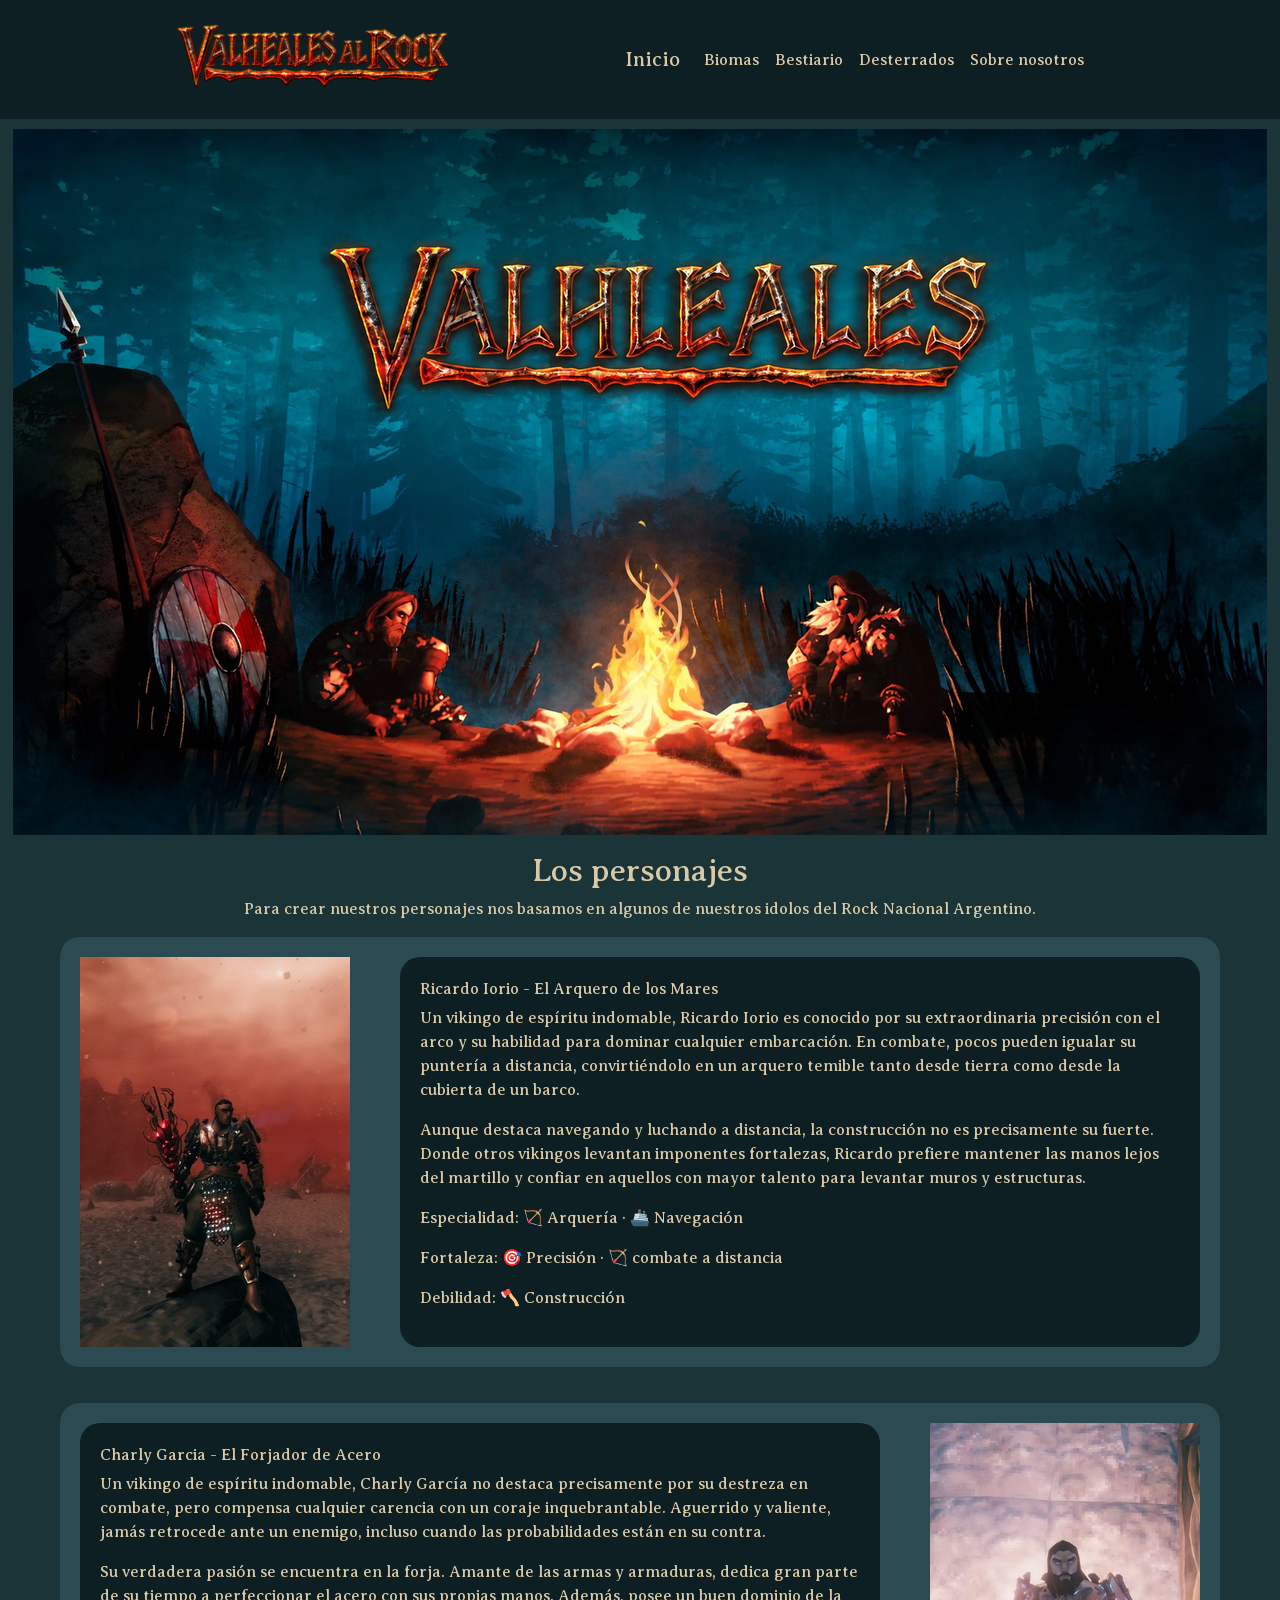
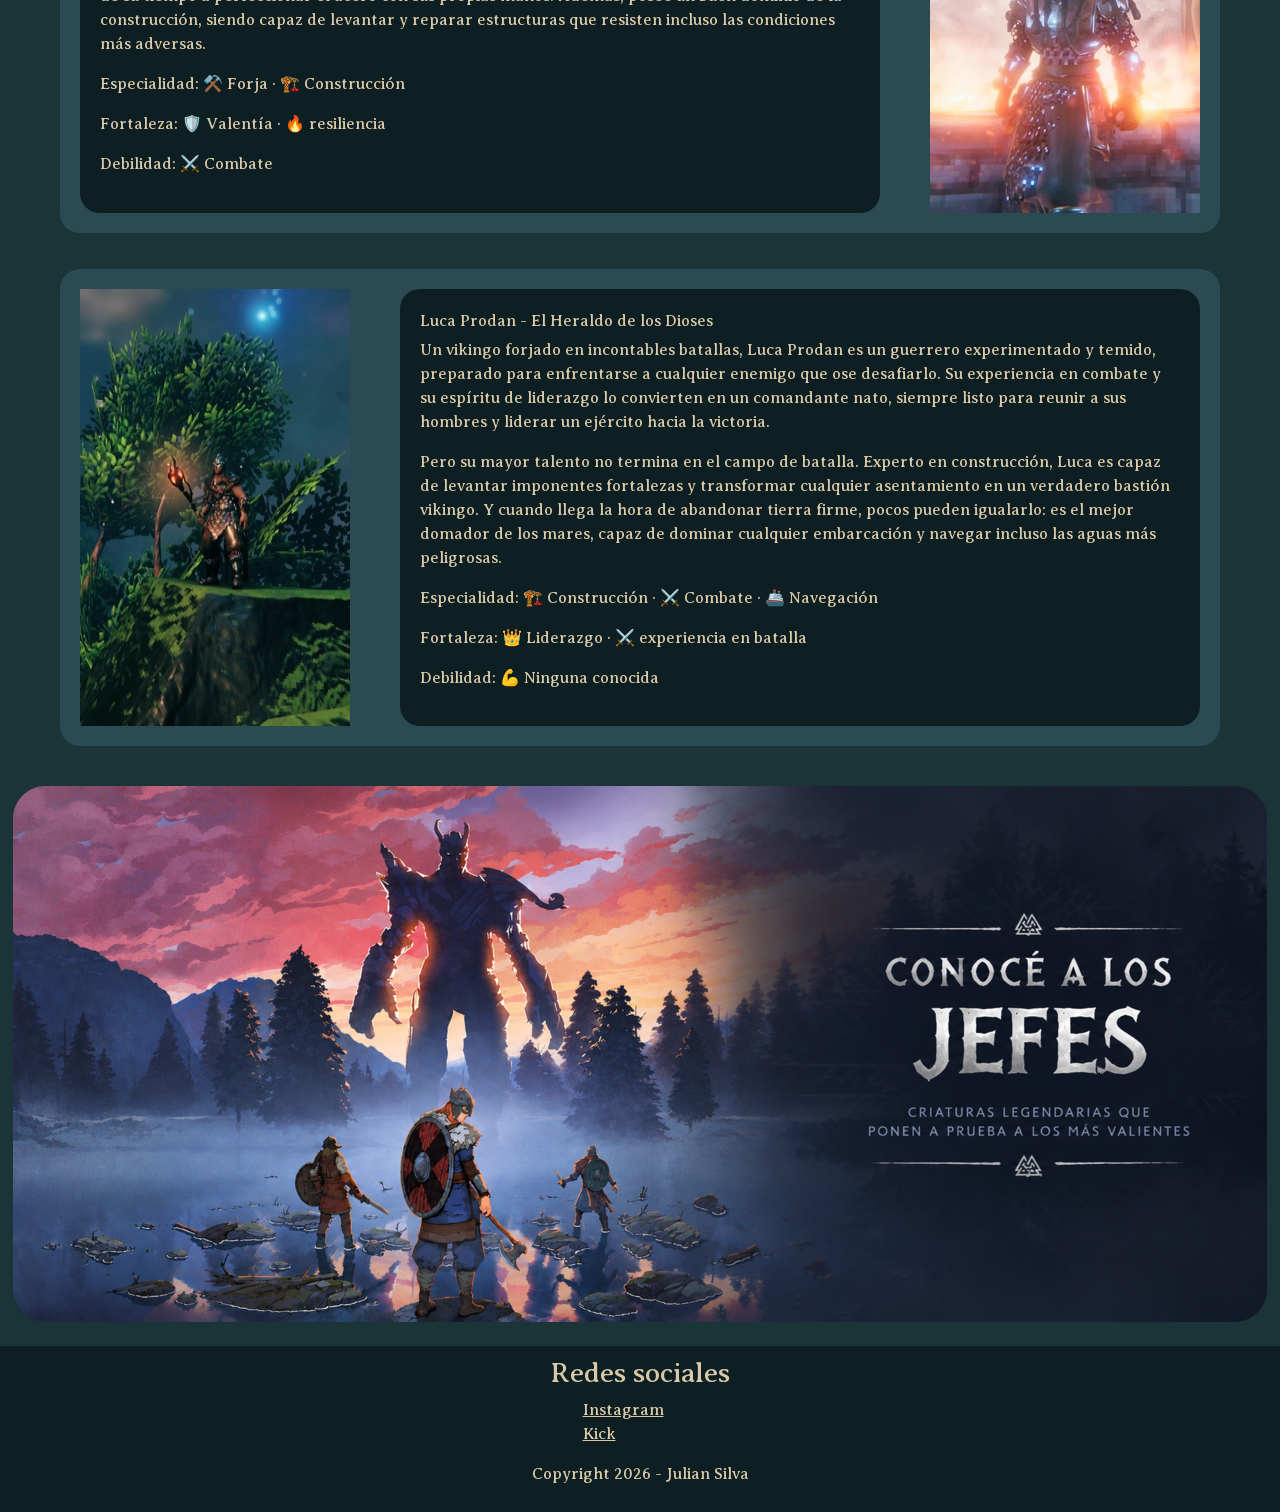
==== commit 8256e78c: "agrego imagenes, hago correcciones" ====
--- a/index.html
+++ b/index.html
@@ -57,7 +57,7 @@
 
             <div class="caja">
                 <figure class="box">
-                    <img src="image/pj-valheim.jpg" alt="pj valheim">
+                    <img src="image/iorio1.jpg" alt="Ricardo Iorio, personaje de valhleales">
                     <div class="cajita">
                         <figcaption>Ricardo Iorio - El Arquero de los Mares</figcaption>
                         <p>Un vikingo de espíritu indomable, Ricardo Iorio es conocido por su extraordinaria precisión con el arco y su 
@@ -73,7 +73,7 @@
                 </figure>
 
                 <figure class="box" id="boxinverso">
-                    <img src="image/pj-valheim.jpg" alt="pj valheim2">
+                    <img src="image/charly1.jpg" alt="Charly Garcia, personaje de valhleales">
                     <div class="cajita">
                         <figcaption>Charly Garcia - El Forjador de Acero</figcaption>
                         <p>Un vikingo de espíritu indomable, Charly García no destaca precisamente por su destreza en combate, 
@@ -89,7 +89,7 @@
                 </figure>
 
                 <figure class="box">
-                    <img src="image/pj-valheim.jpg" alt="pj valheim3">
+                    <img src="image/luca-prodan1.jpg" alt="Luca Prodan, personaje de valhleales">
                     <div class="cajita">
                         <figcaption>Luca Prodan - El Heraldo de los Dioses</figcaption>
                         <p>Un vikingo forjado en incontables batallas, Luca Prodan es un guerrero experimentado y temido, 
--- a/style/styles.css
+++ b/style/styles.css
@@ -63,7 +63,9 @@
 .elem {
   display: flex;
   flex-direction: column;
-  padding: 20px;
+  gap: 20px;
+  padding: 20px;
+  min-width: 400px;
   border-radius: 20px;
 }
 
@@ -201,11 +203,6 @@
 .carta {
   background-color: #0D1F22;
   padding: 5px;
-  transition: all 0.5s;
-}
-
-.carta:hover {
-  transform: scale(1.1);
 }
 
 @media (min-width: 1024px) {
@@ -213,6 +210,10 @@
     display: flex;
     flex-direction: row;
     gap: 60px;
+    transition: all 0.5s;
+  }
+  .carta:hover {
+    transform: scale(1.1);
   }
 }
 * {
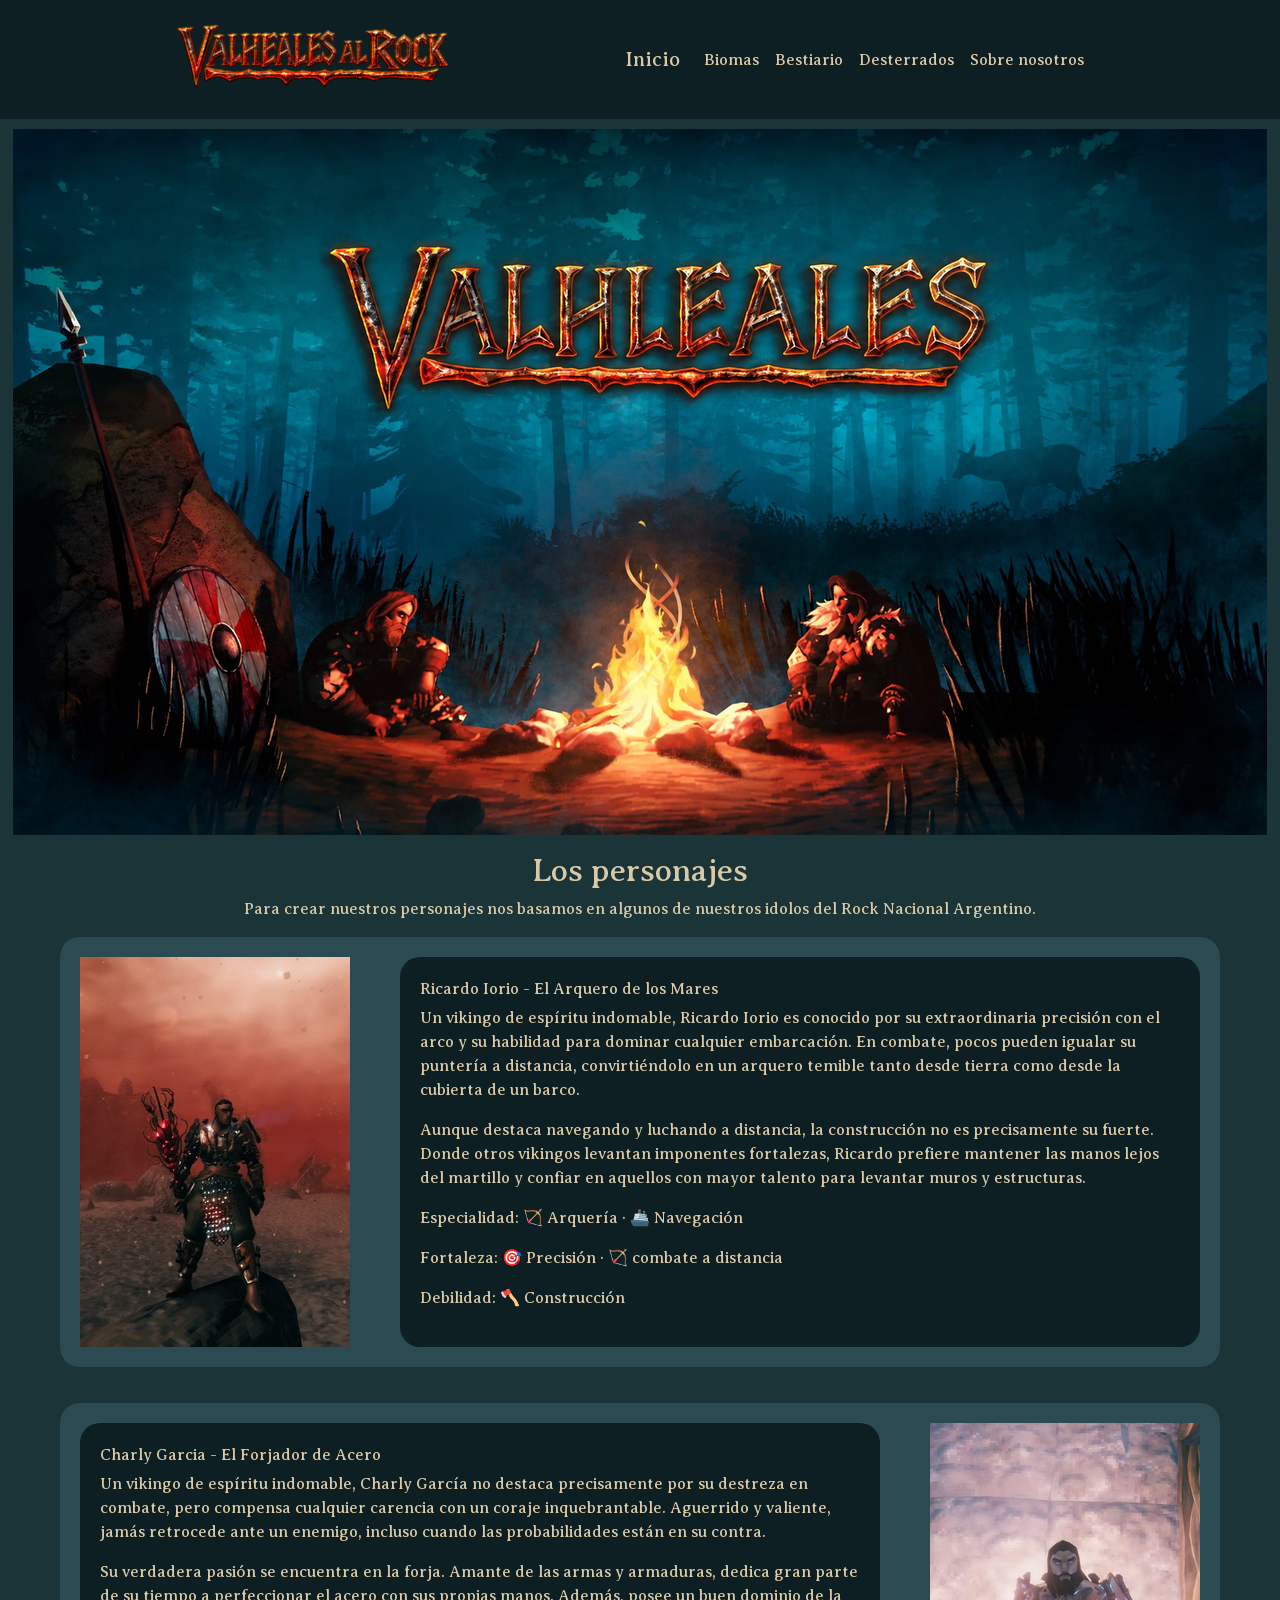
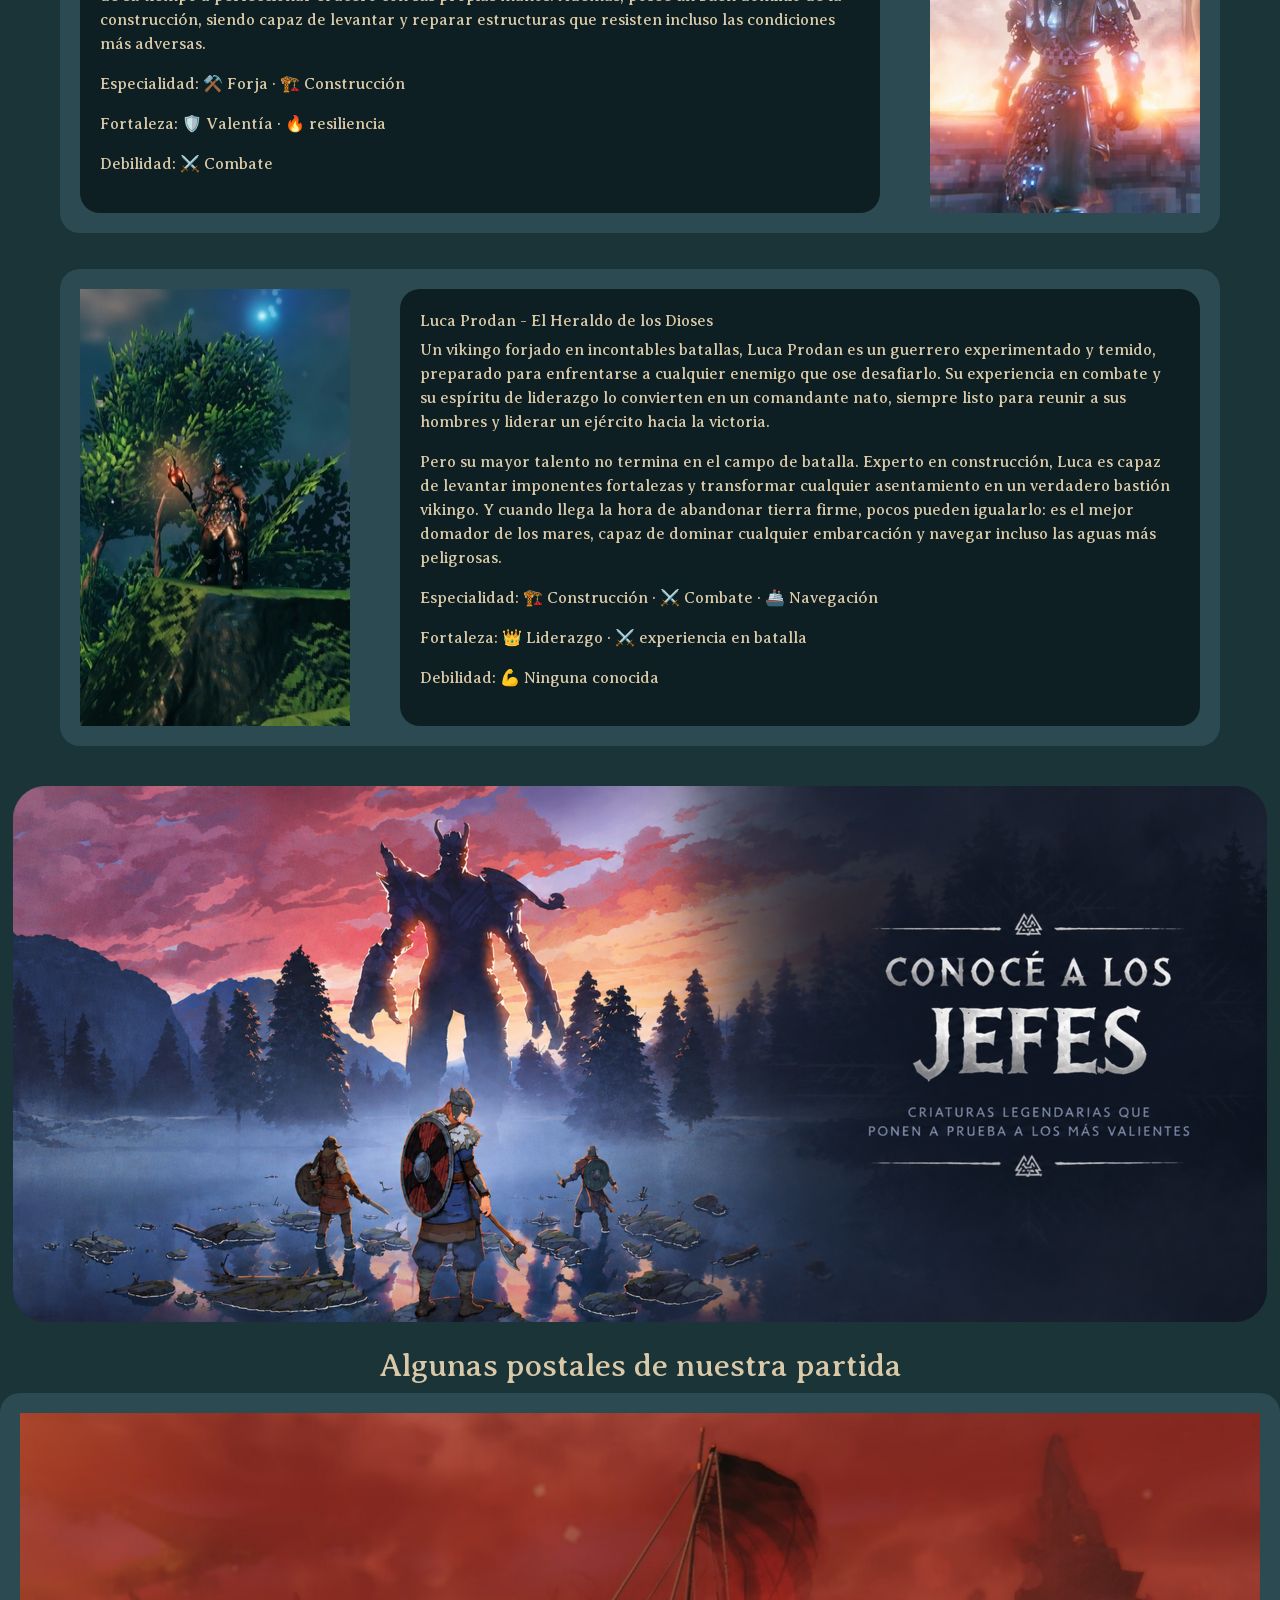
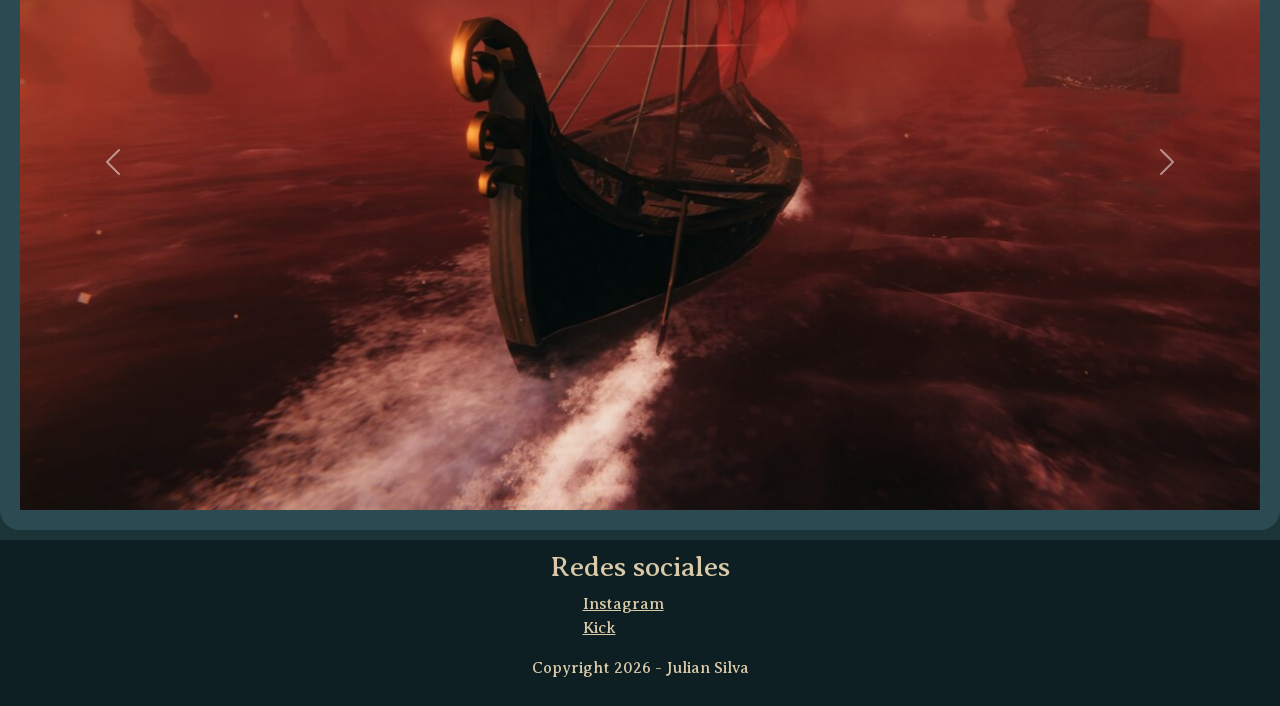
==== commit 6fbccd40: "agrego carousel de momentos y commit final" ====
--- a/index.html
+++ b/index.html
@@ -115,6 +115,69 @@
                 </a>
             </div>
         </section>
+
+        <section>
+            <div class="intro">
+                <h2>Algunas postales de nuestra partida</h2>
+            </div>
+
+            <div class="carrusel">
+                <div id="carouselExampleFade" class="carousel slide carousel-fade">
+                    <div class="carousel-inner">
+                        <div class="carousel-item active">
+                            <img src="image/momentos/barco-tierras-de-ceniza.jpg" class="ajustar-img" alt="llega en barco a tierras de ceniza">
+                        </div>
+                        <div class="carousel-item">
+                            <img src="image/momentos/fogon-reunion.jpg" class="ajustar-img" alt="descanso en un fogon antes de una batalla">
+                        </div>
+                        <div class="carousel-item">
+                            <img src="image/momentos/tierras-nubladas.jpg" class="ajustar-img" alt="vista en las tierras nubladas">
+                        </div>
+                        <div class="carousel-item">
+                            <img src="image/momentos/montaña.jpg" class="ajustar-img" alt="montaña nocturna">
+                        </div>
+                        <div class="carousel-item">
+                            <img src="image/momentos/skol.jpg" class="ajustar-img" alt="brindis vikingo">
+                        </div>
+                        <div class="carousel-item">
+                            <img src="image/momentos/barco-tormenta.jpg" class="ajustar-img" alt="viaje en barco con tormenta">
+                        </div>
+                        <div class="carousel-item">
+                            <img src="image/momentos/barco-tripulacion.jpg" class="ajustar-img" alt="tripulacion de los viajes en barco">
+                        </div>
+                        <div class="carousel-item">
+                            <img src="image/momentos/ventana.jpg" class="ajustar-img" alt="perspectiva desde fuera de la casa">
+                        </div>
+                        <div class="carousel-item">
+                            <img src="image/momentos/casa.jpg" class="ajustar-img" alt="perspectiva desde dentro de la casa">
+                        </div>
+                        <div class="carousel-item">
+                            <img src="image/momentos/vista-casa.jpg" class="ajustar-img" alt="vista desde el balcon">
+                        </div>
+                        <div class="carousel-item">
+                            <img src="image/momentos/fogon.jpg" class="ajustar-img" alt="fogon en oscuridad">
+                        </div>
+                        <div class="carousel-item">
+                            <img src="image/momentos/barco-estacionado.jpg" class="ajustar-img" alt="barco estacionado en la aldea">
+                        </div>
+                        <div class="carousel-item">
+                            <img src="image/momentos/atardecer-en-barco.jpg" class="ajustar-img" alt="puesta del sol desde la proa del barco">
+                        </div>
+                        <div class="carousel-item">
+                            <img src="image/momentos/hub-portales.jpg" class="ajustar-img" alt="interior de nuestro hub de portales">
+                        </div>
+                    </div>
+                    <button class="carousel-control-prev" type="button" data-bs-target="#carouselExampleFade" data-bs-slide="prev">
+                        <span class="carousel-control-prev-icon" aria-hidden="true"></span>
+                        <span class="visually-hidden">Previous</span>
+                    </button>
+                    <button class="carousel-control-next" type="button" data-bs-target="#carouselExampleFade" data-bs-slide="next">
+                        <span class="carousel-control-next-icon" aria-hidden="true"></span>
+                        <span class="visually-hidden">Next</span>
+                    </button>
+                </div>
+            </div>
+        </section>
     </main>
 
     <footer>
